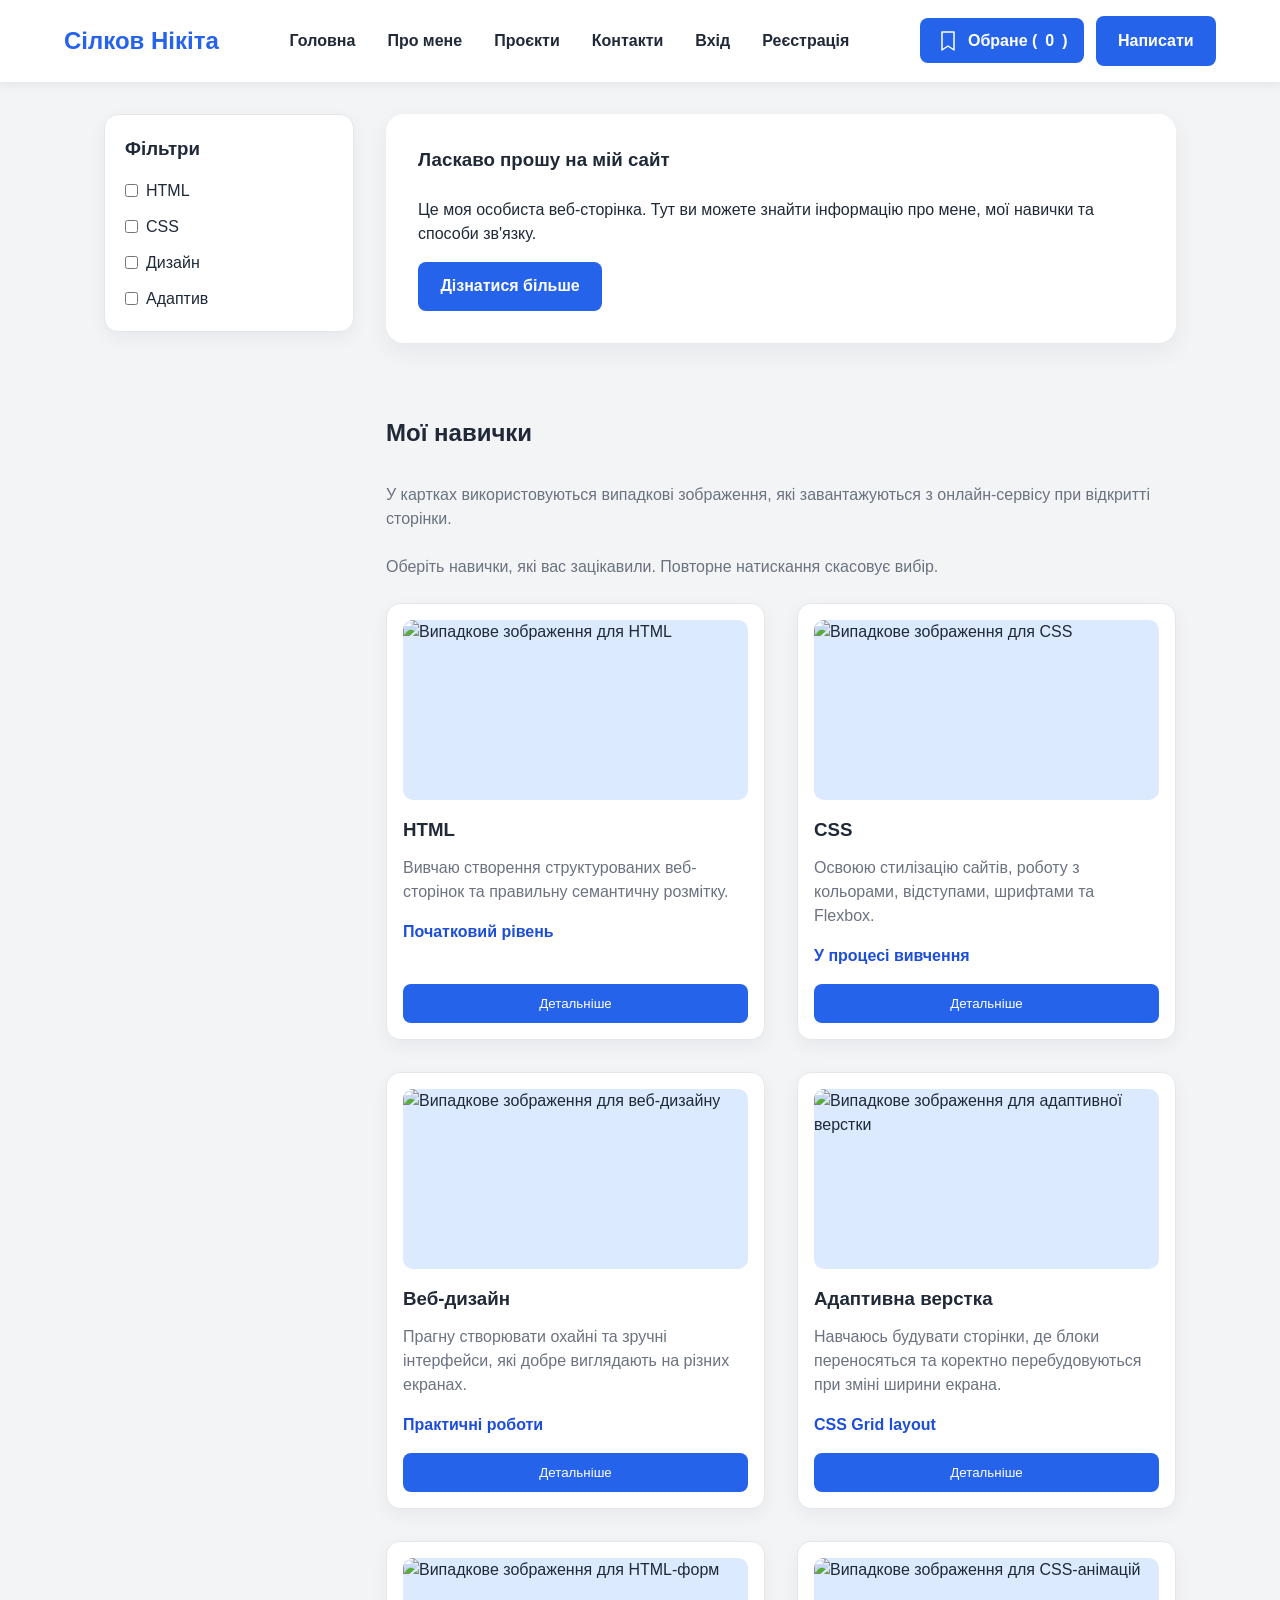
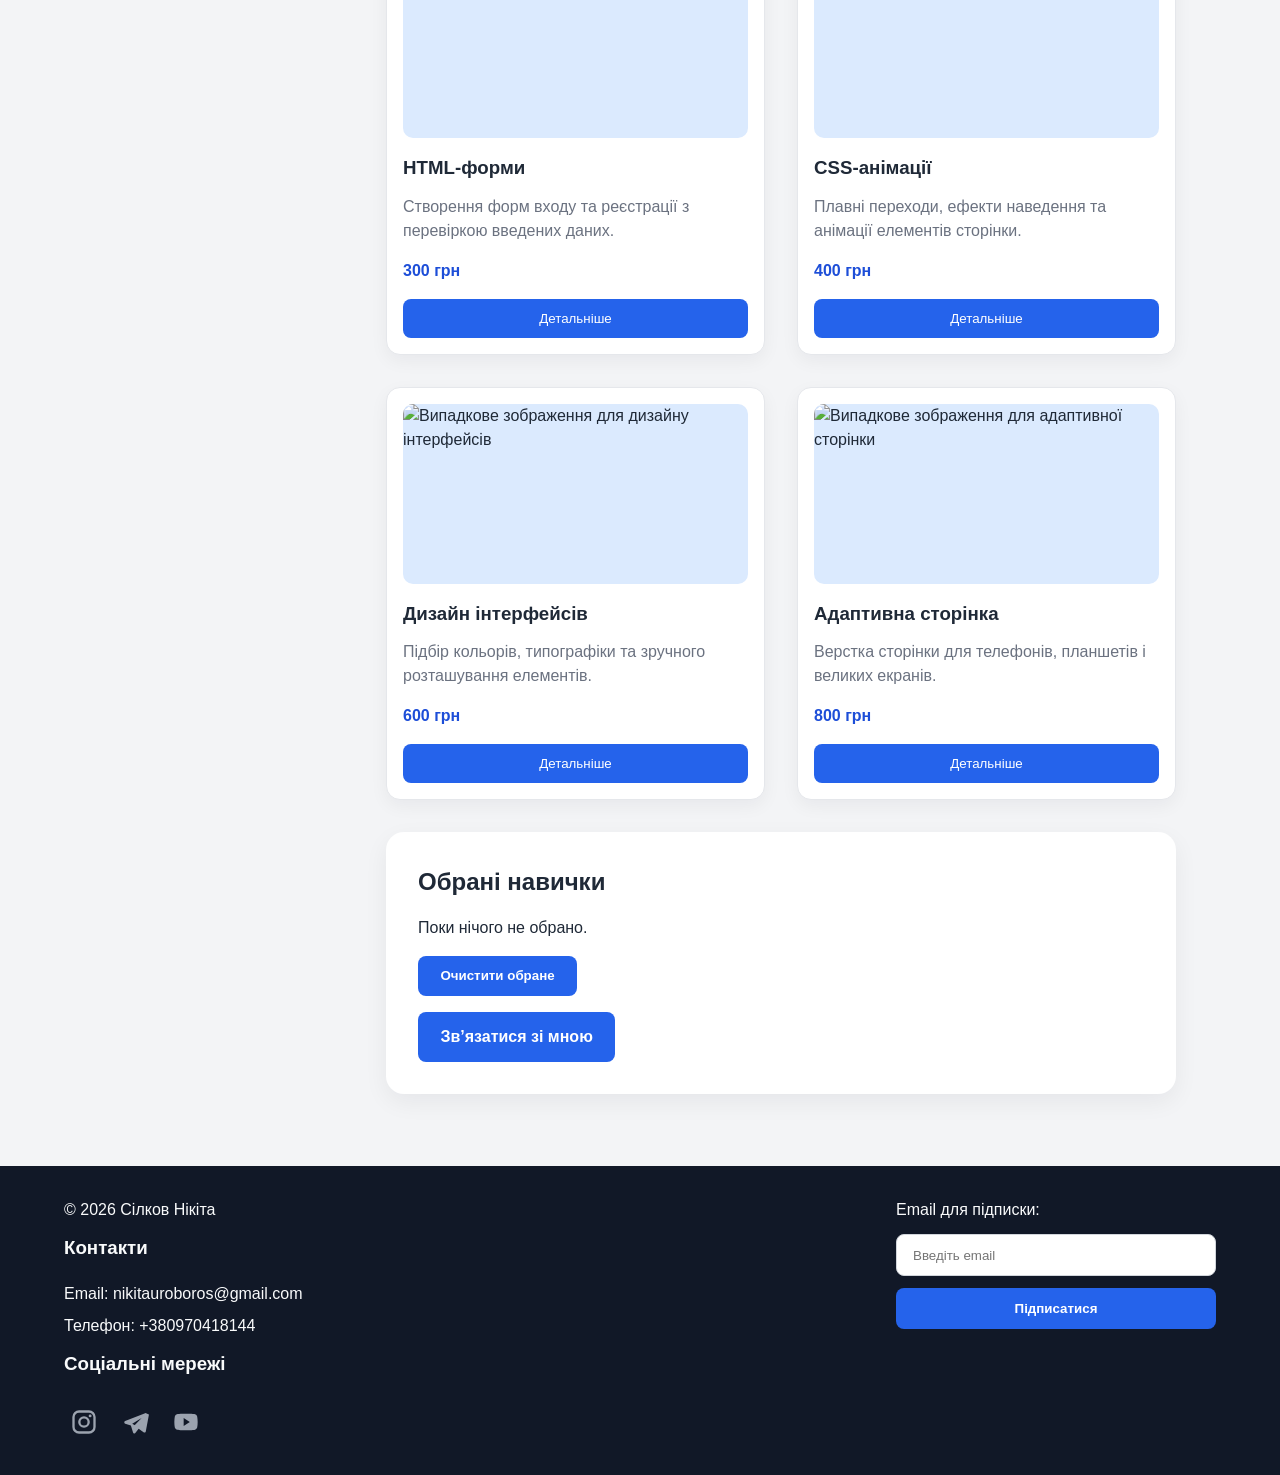
==== pages/index.html @ a5c83bd7 "Обрані навички на головній сторінці" ====
<!DOCTYPE html>
<html lang="uk">
<head>
    <meta charset="UTF-8">
    <meta name="viewport" content="width=device-width, initial-scale=1.0">
    <title>Сілков Нікіта - Особистий сайт</title>
    <link rel="stylesheet" href="../assets/css/style.css">
</head>

<body>

<header class="header">
    <a class="logo" href="index.html">Сілков Нікіта</a>

    <button class="menu-toggle" type="button" aria-label="Відкрити меню">
        <svg xmlns="http://www.w3.org/2000/svg" fill="none" viewBox="0 0 24 24" stroke-width="1.5" stroke="currentColor" width="24" height="24" aria-hidden="true">
            <path stroke-linecap="round" stroke-linejoin="round" d="M3.75 6.75h16.5M3.75 12h16.5m-16.5 5.25h16.5"/>
        </svg>
    </button>

    <nav class="main-nav" aria-label="Основна навігація">
        <ul class="nav-list">
            <li><a href="index.html">Головна</a></li>
            <li><a href="#skills">Про мене</a></li>
            <li><a href="#skills">Проєкти</a></li>
            <li><a href="#contacts">Контакти</a></li>
            <li><a href="login.html">Вхід</a></li>
            <li><a href="register.html">Реєстрація</a></li>
        </ul>
    </nav>

    <div class="user-actions">
        <a class="btn btn-cart" href="#selected-skills">
            <svg xmlns="http://www.w3.org/2000/svg" fill="none" viewBox="0 0 24 24" stroke-width="1.5" stroke="currentColor" width="24" height="24" aria-hidden="true"><path stroke-linecap="round" stroke-linejoin="round" d="M6 3h12v18l-6-4-6 4V3Z"/></svg>
            Обране (<span class="selection-counter">0</span>)
        </a>
        <a class="btn btn-header" href="#contacts">Написати</a>
    </div>
</header>

<main class="page-layout">
    <aside class="sidebar">
        <h3>Фільтри</h3>
        <ul class="filters-list">
            <li><label><input type="checkbox"> HTML</label></li>
            <li><label><input type="checkbox"> CSS</label></li>
            <li><label><input type="checkbox"> Дизайн</label></li>
            <li><label><input type="checkbox"> Адаптив</label></li>
        </ul>
    </aside>

    <section class="products-content">
        <section class="hero">
            <h1>Ласкаво прошу на мій сайт</h1>
            <p>Це моя особиста веб-сторінка. Тут ви можете знайти інформацію про мене, мої навички та способи зв'язку.</p>
            <a class="btn" href="#skills">Дізнатися більше</a>
        </section>

        <section class="skills-section" id="skills">
            <h2>Мої навички</h2>
            <p class="section-note">У картках використовуються випадкові зображення, які завантажуються з онлайн-сервісу при відкритті сторінки.</p>

            <p class="section-note">Оберіть навички, які вас зацікавили. Повторне натискання скасовує вибір.</p>
            <div class="products-grid"></div>
        </section>
        <section class="hero" id="selected-skills" aria-labelledby="selection-title">
            <h2 id="selection-title">Обрані навички</h2>
            <p id="selection-summary" role="status" aria-live="polite">Поки нічого не обрано.</p>
            <button class="btn" id="clear-selection" type="button" disabled>Очистити обране</button>
            <a class="btn" href="#contacts">Зв’язатися зі мною</a>
        </section>
    </section>
</main>

<footer class="footer" id="contacts">
    <div class="footer-info">
        <p>&copy; 2026 Сілков Нікіта</p>

        <h3>Контакти</h3>
        <ul class="contact-list">
            <li>Email: nikitauroboros@gmail.com</li>
            <li>Телефон: +380970418144</li>
        </ul>

        <h3>Соціальні мережі</h3>
        <ul class="social-links">
            <li>
                <a href="#" aria-label="Instagram">
                    <svg xmlns="http://www.w3.org/2000/svg" viewBox="0 0 24 24" width="28" height="28" fill="currentColor" aria-hidden="true">
                        <path d="M7.75 2h8.5A5.75 5.75 0 0 1 22 7.75v8.5A5.75 5.75 0 0 1 16.25 22h-8.5A5.75 5.75 0 0 1 2 16.25v-8.5A5.75 5.75 0 0 1 7.75 2zm0 2A3.75 3.75 0 0 0 4 7.75v8.5A3.75 3.75 0 0 0 7.75 20h8.5A3.75 3.75 0 0 0 20 16.25v-8.5A3.75 3.75 0 0 0 16.25 4h-8.5zM12 7a5 5 0 1 1 0 10 5 5 0 0 1 0-10zm0 2a3 3 0 1 0 0 6 3 3 0 0 0 0-6zm5.25-3.5a1.25 1.25 0 1 1 0 2.5 1.25 1.25 0 0 1 0-2.5z"/>
                    </svg>
                </a>
            </li>
            <li>
                <a href="#" aria-label="Telegram">
                    <svg xmlns="http://www.w3.org/2000/svg" viewBox="0 0 24 24" width="28" height="28" fill="currentColor" aria-hidden="true">
                        <path d="M21.95 4.64a1.25 1.25 0 0 0-1.28-.18L3.53 11.2a1.2 1.2 0 0 0 .09 2.24l4.84 1.6 1.86 5.9a1.2 1.2 0 0 0 2.12.35l2.7-3.58 4.2 3.1a1.2 1.2 0 0 0 1.9-.75l2.72-14.42zM9.6 13.52l8.1-5.05-6.2 6.55.28 2.2 2.02-1.35-4.2-2.35z"/>
                    </svg>
                </a>
            </li>
            <li>
                <a href="#" aria-label="YouTube">
                    <svg xmlns="http://www.w3.org/2000/svg" viewBox="0 0 24 24" width="28" height="28" fill="currentColor" aria-hidden="true">
                        <path d="M21.58 7.2a2.5 2.5 0 0 0-1.76-1.77C18.25 5 12 5 12 5s-6.25 0-7.82.43A2.5 2.5 0 0 0 2.42 7.2 26.3 26.3 0 0 0 2 12a26.3 26.3 0 0 0 .42 4.8 2.5 2.5 0 0 0 1.76 1.77C5.75 19 12 19 12 19s6.25 0 7.82-.43a2.5 2.5 0 0 0 1.76-1.77A26.3 26.3 0 0 0 22 12a26.3 26.3 0 0 0-.42-4.8zM10 15.46V8.54L15.27 12 10 15.46z"/>
                    </svg>
                </a>
            </li>
        </ul>
    </div>

    <form class="subscribe-form">
        <label for="subscribeEmail">Email для підписки:</label>
        <input id="subscribeEmail" type="email" placeholder="Введіть email">
        <button class="btn" type="submit">Підписатися</button>
    </form>
</footer>

<script src="../assets/js/main.js" type="module"></script>
</body>
</html>
---- assets/css/style.css ----
:root {
    --bg-color: #ffffff;
    --accent-color: #2563eb;
    --accent-dark: #1d4ed8;
    --text-color: #1f2937;
    --muted-color: #6b7280;
    --card-border: #e5e7eb;
    --page-bg: #f3f4f6;
}

* {
    box-sizing: border-box;
    margin: 0;
    padding: 0;
}

html,
body {
    min-height: 100%;
}

body {
    min-height: 100vh;
    display: flex;
    flex-direction: column;
    font-family: Arial, sans-serif;
    line-height: 1.5;
    color: var(--text-color);
    background-color: var(--page-bg);
}

a {
    color: inherit;
    text-decoration: none;
}

img {
    max-width: 100%;
    display: block;
}

.header {
    display: flex;
    justify-content: space-between;
    align-items: center;
    gap: 1.5rem;
    padding: 1rem 5%;
    background-color: var(--bg-color);
    box-shadow: 0 2px 10px rgba(15, 23, 42, 0.08);
}

.logo {
    font-size: 1.5rem;
    font-weight: 700;
    color: var(--accent-color);
}

.nav-list {
    display: flex;
    flex-wrap: wrap;
    gap: 2rem;
    list-style: none;
}

.nav-list a {
    font-weight: 600;
    transition: color 0.2s ease;
}

.nav-list a:hover,
.nav-list a:focus-visible {
    color: var(--accent-color);
}

.page-layout {
    flex: 1;
    display: grid;
    grid-template-columns: 250px 1fr;
    gap: 2rem;
    width: min(1200px, 100%);
    margin: 0 auto;
    padding: 2rem 5%;
}

.sidebar {
    align-self: start;
    padding: 1.25rem;
    border: 1px solid var(--card-border);
    border-radius: 14px;
    background-color: var(--bg-color);
    box-shadow: 0 6px 18px rgba(15, 23, 42, 0.05);
}

.sidebar h3 {
    margin-bottom: 1rem;
}

.filters-list {
    list-style: none;
    display: flex;
    flex-direction: column;
    gap: 0.75rem;
}

.filters-list label {
    display: flex;
    gap: 0.5rem;
    align-items: center;
    cursor: pointer;
}

.products-content {
    display: flex;
    flex-direction: column;
    gap: 2rem;
    min-width: 0;
}

.hero {
    display: flex;
    flex-direction: column;
    align-items: flex-start;
    gap: 1rem;
    margin-bottom: 2.5rem;
    padding: 2rem;
    border-radius: 18px;
    background-color: var(--bg-color);
    box-shadow: 0 8px 24px rgba(15, 23, 42, 0.06);
}

.hero h1,
.skills-section h2,
.footer h3 {
    margin-bottom: 0.5rem;
}

.btn,
.btn-buy {
    border: none;
    border-radius: 8px;
    background-color: var(--accent-color);
    color: #ffffff;
    cursor: pointer;
    transition: background-color 0.2s ease, transform 0.2s ease;
}

.btn {
    display: inline-block;
    padding: 0.8rem 1.4rem;
    font-weight: 600;
}

.btn-header {
    white-space: nowrap;
}

.menu-toggle {
    display: none;
    padding: 0.35rem;
    border: none;
    border-radius: 8px;
    background: none;
    color: var(--text-color);
    cursor: pointer;
    transition: color 0.2s ease, background-color 0.2s ease;
}

.menu-toggle:hover,
.menu-toggle:focus-visible {
    color: var(--accent-color);
    background-color: rgba(37, 99, 235, 0.08);
}

.btn-cart {
    display: inline-flex;
    align-items: center;
    gap: 0.5rem;
    padding: 0.65rem 1rem;
    font-weight: 600;
}

.user-actions {
    display: flex;
    align-items: center;
    gap: 0.75rem;
    flex-wrap: wrap;
}

.social-links {
    list-style: none;
    display: flex;
    flex-wrap: wrap;
    gap: 0.75rem;
    margin-top: 0.25rem;
}

.social-links a {
    display: inline-flex;
    padding: 0.35rem;
    border-radius: 8px;
    color: #9ca3af;
    transition: color 0.2s ease, background-color 0.2s ease;
}

.social-links a:hover,
.social-links a:focus-visible {
    color: var(--accent-color);
    background-color: rgba(37, 99, 235, 0.12);
}

.social-links svg {
    display: block;
}

.btn:hover,
.btn:focus-visible,
.btn-buy:hover,
.btn-buy:focus-visible {
    background-color: var(--accent-dark);
    transform: translateY(-1px);
}

.skills-section {
    display: flex;
    flex-direction: column;
    gap: 1.5rem;
}

.section-note {
    color: var(--muted-color);
}

.products-grid {
    display: grid;
    grid-template-columns: repeat(auto-fill, minmax(280px, 1fr));
    gap: 2rem;
}

.product-card {
    display: flex;
    flex-direction: column;
    padding: 1rem;
    border: 1px solid var(--card-border);
    border-radius: 14px;
    background-color: var(--bg-color);
    box-shadow: 0 6px 18px rgba(15, 23, 42, 0.05);
}

.product-img {
    width: 100%;
    height: 180px;
    margin-bottom: 1rem;
    border-radius: 10px;
    object-fit: cover;
    background-color: #dbeafe;
}

.product-title {
    margin-bottom: 0.75rem;
}

.product-desc {
    margin-bottom: 1rem;
    color: var(--muted-color);
}

.product-price {
    margin-bottom: 1rem;
    font-weight: 700;
    color: var(--accent-dark);
}

.product-card button {
    margin-top: auto;
    padding: 0.75rem 1rem;
}

.footer {
    display: flex;
    justify-content: space-between;
    align-items: flex-start;
    gap: 2rem;
    padding: 2rem 5%;
    background-color: #111827;
    color: #f9fafb;
}

.footer-info {
    display: flex;
    flex-direction: column;
    gap: 0.75rem;
}

.contact-list {
    list-style: none;
    display: flex;
    flex-direction: column;
    gap: 0.5rem;
}

.subscribe-form {
    display: flex;
    flex-direction: column;
    gap: 0.75rem;
    width: min(320px, 100%);
}

.subscribe-form input {
    padding: 0.8rem 1rem;
    border: 1px solid #d1d5db;
    border-radius: 8px;
}

/* Forms (Lab 6) */
.form-section h2 {
    margin-bottom: 1rem;
}

.auth-layout {
    flex: 1;
    width: min(980px, 100%);
    margin: 0 auto;
    padding: 2.25rem 5%;
    display: grid;
    grid-template-columns: 1fr;
    gap: 1.5rem;
}

.auth-hero {
    margin-bottom: 0;
}

.auth-shell {
    display: grid;
    grid-template-columns: 1.05fr 0.95fr;
    gap: 1.75rem;
    align-items: start;
}

.auth-aside {
    border: 1px solid var(--card-border);
    border-radius: 14px;
    background-color: var(--bg-color);
    box-shadow: 0 6px 18px rgba(15, 23, 42, 0.05);
    padding: 1.5rem;
}

.auth-aside h3 {
    margin-bottom: 0.75rem;
}

.auth-aside p {
    color: var(--muted-color);
    margin-bottom: 1rem;
}

.auth-links {
    list-style: none;
    display: flex;
    flex-direction: column;
    gap: 0.6rem;
}

.auth-links a {
    font-weight: 700;
    color: var(--accent-color);
}

.auth-links a:hover,
.auth-links a:focus-visible {
    color: var(--accent-dark);
}

.checkout-form,
.auth-form {
    max-width: 640px;
    margin: 1.5rem 0 0;
    background: var(--bg-color);
    padding: 2rem;
    border-radius: 14px;
    border: 1px solid var(--card-border);
    box-shadow: 0 8px 24px rgba(15, 23, 42, 0.06);
}

.auth-form {
    max-width: 100%;
    margin-top: 0;
}

fieldset {
    border: 1px solid var(--card-border);
    padding: 1.25rem;
    margin-bottom: 1.25rem;
    border-radius: 12px;
}

legend {
    padding: 0 0.5rem;
    font-weight: 700;
}

.form-group {
    display: flex;
    flex-direction: column;
    gap: 0.35rem;
    margin-bottom: 1rem;
}

.form-hint {
    color: var(--muted-color);
    font-size: 0.9rem;
}

.form-row {
    display: grid;
    grid-template-columns: 1fr 1fr;
    gap: 1rem;
}

.form-actions {
    display: flex;
    align-items: center;
    justify-content: space-between;
    gap: 1rem;
    flex-wrap: wrap;
    margin-top: 0.75rem;
}

.btn-full {
    width: 100%;
    text-align: center;
}

.form-radio,
.form-checkbox {
    display: flex;
    align-items: center;
    gap: 0.6rem;
    margin-bottom: 0.75rem;
}

.form-group input,
.form-group select,
.form-group textarea {
    padding: 0.65rem 0.85rem;
    border: 1px solid #d1d5db;
    border-radius: 10px;
    font-family: inherit;
    background-color: #ffffff;
    transition: border-color 0.2s ease, box-shadow 0.2s ease;
}

.form-group textarea {
    resize: vertical;
    min-height: 120px;
}

.form-group input:focus,
.form-group select:focus,
.form-group textarea:focus {
    outline: none;
    border-color: rgba(37, 99, 235, 0.75);
    box-shadow: 0 0 0 4px rgba(37, 99, 235, 0.15);
}

.form-group input:invalid:focus,
.form-group select:invalid:focus,
.form-group textarea:invalid:focus {
    border-color: #dc2626;
    box-shadow: 0 0 0 4px rgba(220, 38, 38, 0.15);
}

.form-group input:valid,
.form-group select:valid,
.form-group textarea:valid {
    border-color: #16a34a;
}

@media (max-width: 900px) {
    .header,
    .footer {
        flex-direction: column;
        align-items: stretch;
    }

    .header {
        text-align: center;
    }

    .nav-list {
        justify-content: center;
    }

    .user-actions {
        display: flex;
        justify-content: center;
        flex-wrap: wrap;
    }
}

@media screen and (max-width: 768px) {
    .menu-toggle {
        display: block;
    }

    .main-nav .nav-list {
        display: none;
    }

    .page-layout {
        grid-template-columns: 1fr;
        padding: 1rem 4%;
    }

    .auth-layout {
        padding: 1.25rem 4%;
    }

    .auth-shell {
        grid-template-columns: 1fr;
    }

    .form-row {
        grid-template-columns: 1fr;
    }

    .header {
        flex-wrap: wrap;
        gap: 0.75rem;
    }

    .logo {
        flex: 1;
    }

    .skills-section h2,
    .form-section h2 {
        font-size: 1.5rem;
    }

    .hero h1 {
        font-size: 1.75rem;
    }

    .hero p,
    .product-desc,
    .section-note {
        font-size: 0.95rem;
    }

    .products-grid {
        gap: 1.25rem;
    }

    .social-links {
        justify-content: flex-start;
    }
}

@media (max-width: 600px) {
    .page-layout {
        padding-top: 1.5rem;
        padding-bottom: 1.5rem;
    }

    .hero {
        padding: 1.5rem;
    }

    .nav-list {
        gap: 1rem;
    }

    .checkout-form,
    .auth-form {
        padding: 1.25rem;
    }
}
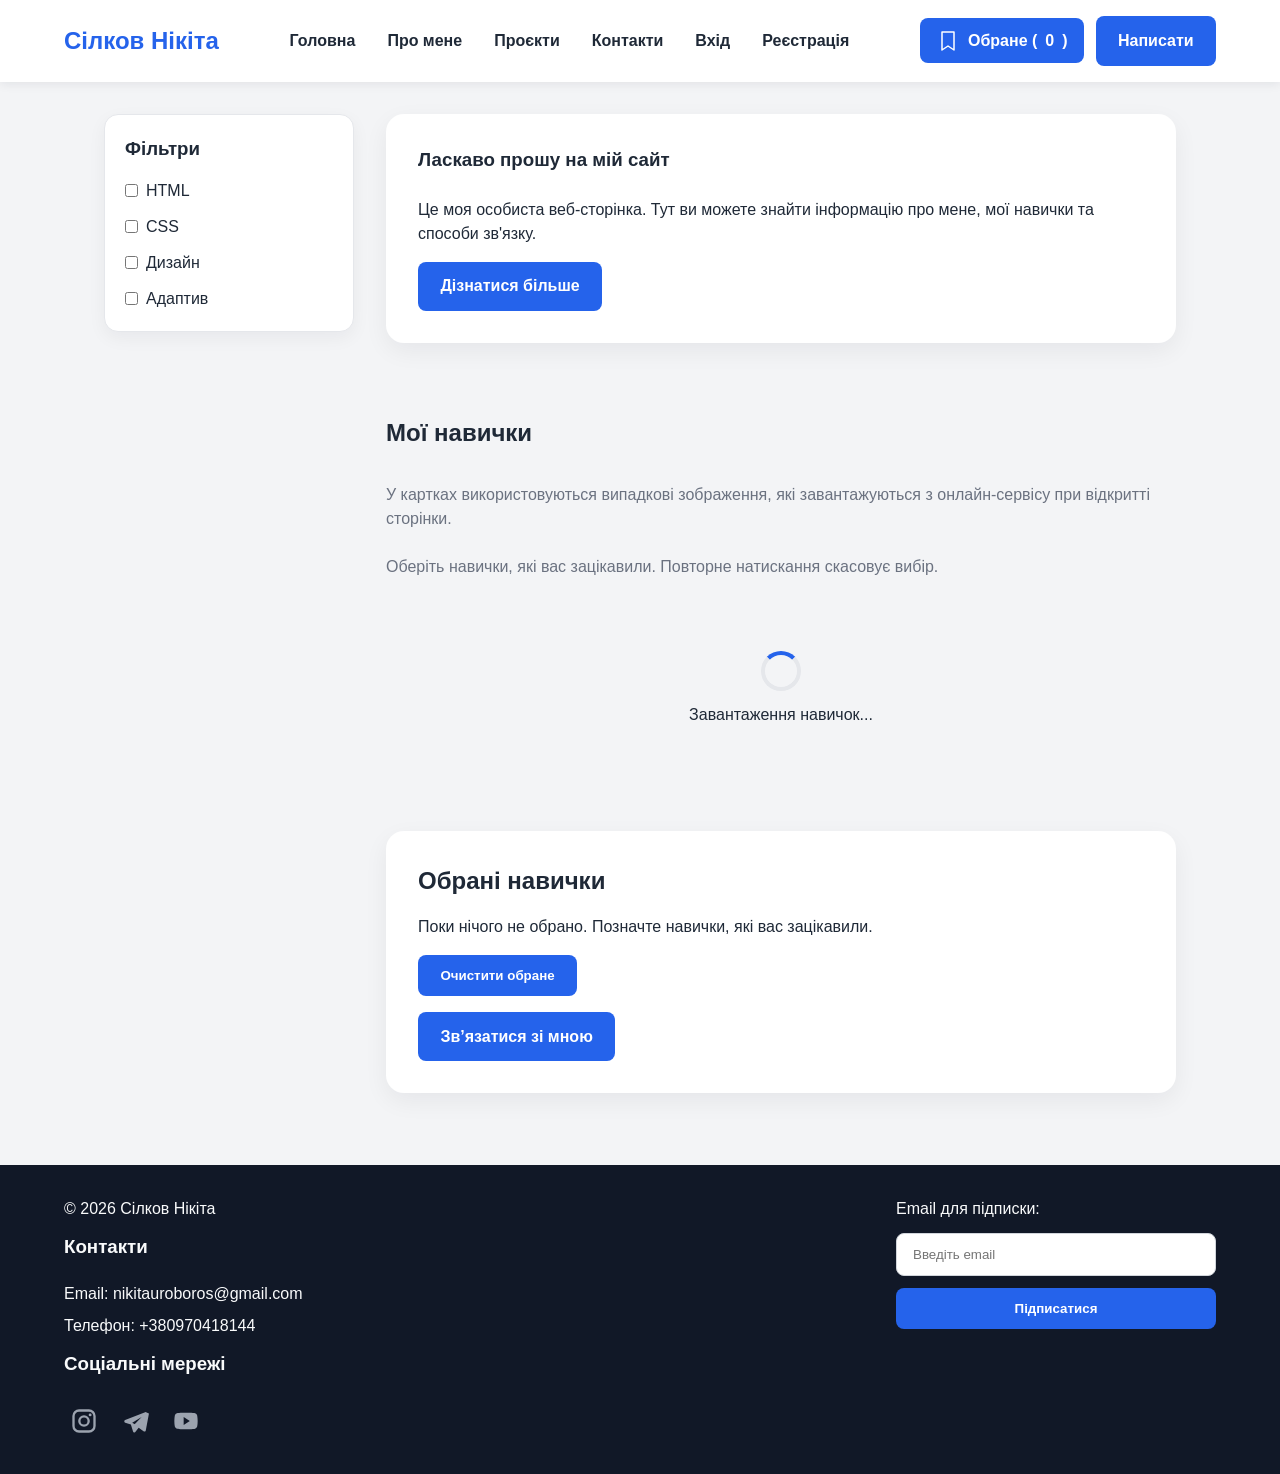
==== commit b399786f: "Додати індикатор завантаження до сторінки" ====
--- a/pages/index.html
+++ b/pages/index.html
@@ -61,7 +61,11 @@
             <p class="section-note">У картках використовуються випадкові зображення, які завантажуються з онлайн-сервісу при відкритті сторінки.</p>
 
             <p class="section-note">Оберіть навички, які вас зацікавили. Повторне натискання скасовує вибір.</p>
-            <div class="products-grid"></div>
+            <div class="loader-container" id="loader" role="status">
+                <div class="spinner" aria-hidden="true"></div>
+                <p>Завантаження навичок...</p>
+            </div>
+            <div class="products-grid" aria-busy="true"></div>
         </section>
         <section class="hero" id="selected-skills" aria-labelledby="selection-title">
             <h2 id="selection-title">Обрані навички</h2>
--- a/assets/css/style.css
+++ b/assets/css/style.css
@@ -576,3 +576,33 @@
         padding: 1.25rem;
     }
 }
+
+.loader-container {
+    display: flex;
+    flex-direction: column;
+    align-items: center;
+    justify-content: center;
+    gap: 12px;
+    padding: 3rem;
+}
+
+.spinner {
+    width: 40px;
+    height: 40px;
+    border: 4px solid var(--card-border);
+    border-top-color: var(--accent-color);
+    border-radius: 50%;
+    animation: spin 1s linear infinite;
+}
+
+@keyframes spin {
+    to { transform: rotate(360deg); }
+}
+
+.hidden { display: none !important; }
+
+.load-error {
+    grid-column: 1 / -1;
+    color: #b91c1c;
+    padding: 1rem;
+}
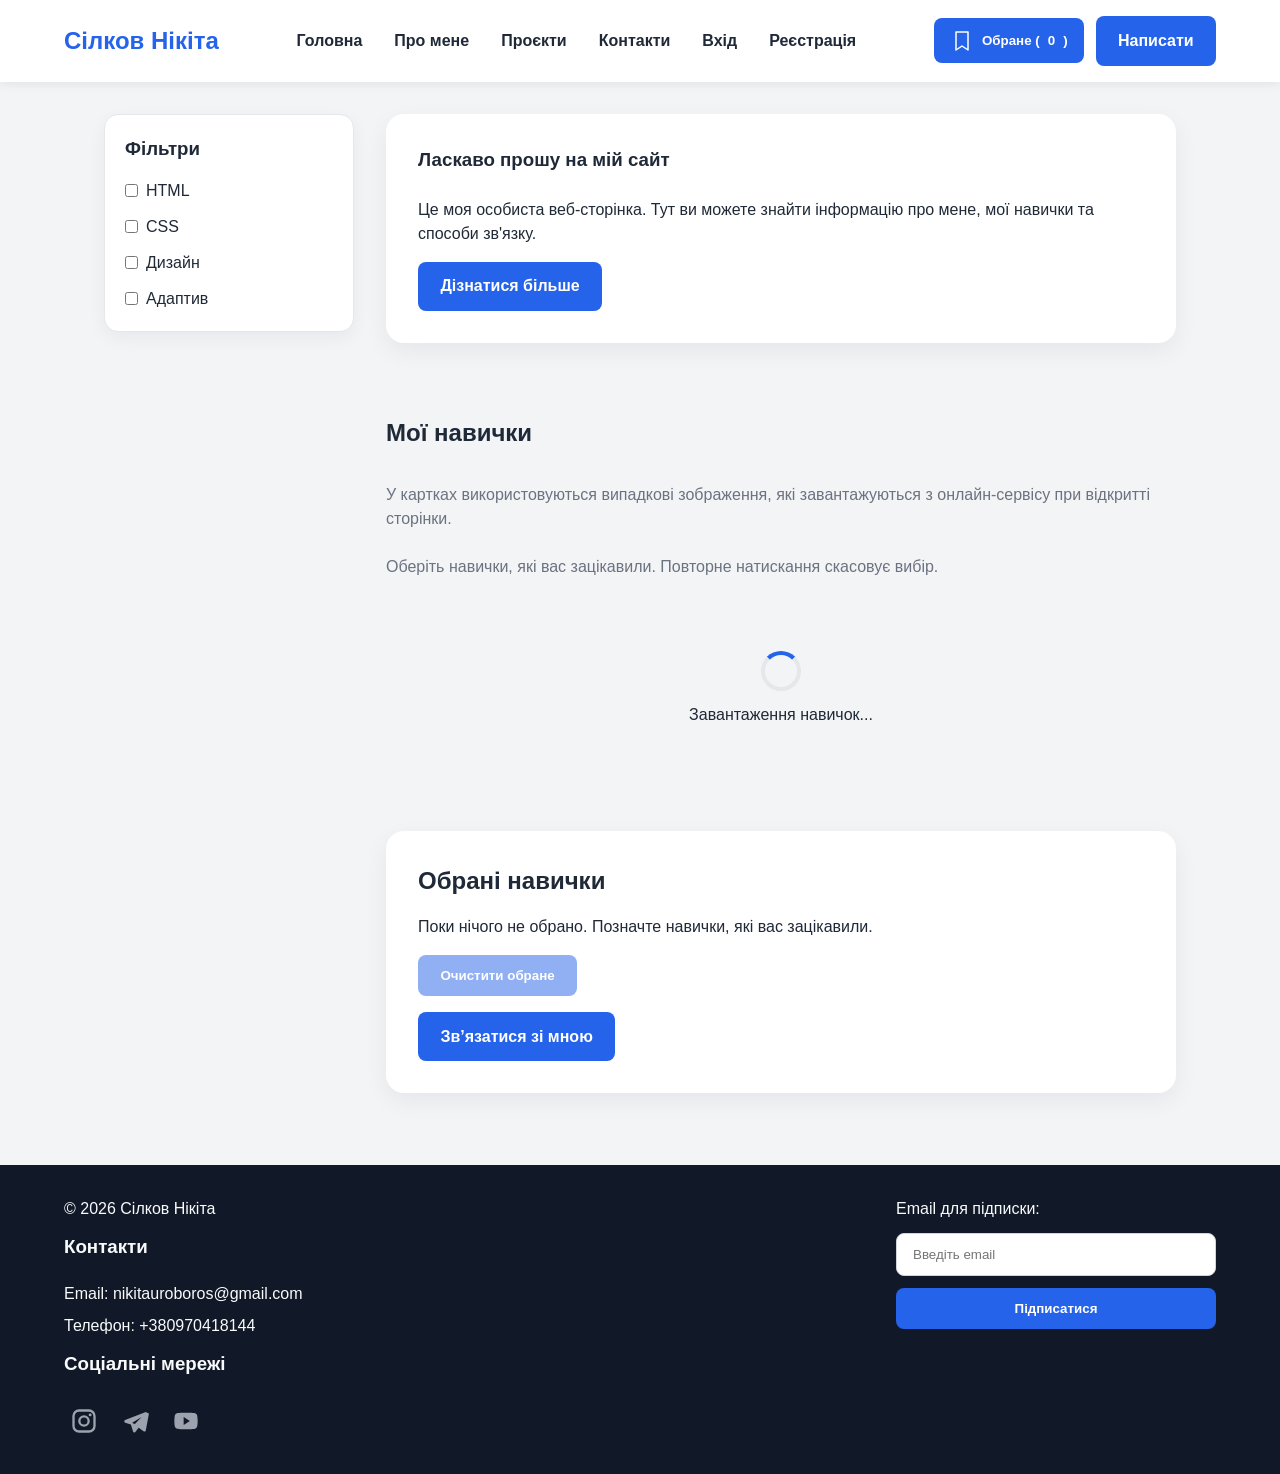
==== commit db61dd12: "Add selected skills dialog markup" ====
--- a/pages/index.html
+++ b/pages/index.html
@@ -30,10 +30,10 @@
     </nav>
 
     <div class="user-actions">
-        <a class="btn btn-cart" href="#selected-skills">
+        <button class="btn btn-cart" type="button" aria-haspopup="dialog" aria-controls="cartDialog" aria-expanded="false">
             <svg xmlns="http://www.w3.org/2000/svg" fill="none" viewBox="0 0 24 24" stroke-width="1.5" stroke="currentColor" width="24" height="24" aria-hidden="true"><path stroke-linecap="round" stroke-linejoin="round" d="M6 3h12v18l-6-4-6 4V3Z"/></svg>
             Обране (<span class="selection-counter">0</span>)
-        </a>
+        </button>
         <a class="btn btn-header" href="#contacts">Написати</a>
     </div>
 </header>
@@ -119,7 +119,27 @@
     </form>
 </footer>
 
+<!-- ЛР №12: модальне вікно обраних навичок портфоліо. -->
+<div class="modal-overlay hidden" id="cartOverlay">
+    <section class="modal-window" id="cartDialog" role="dialog" aria-modal="true"
+        aria-labelledby="cartTitle" tabindex="-1">
+        <div class="modal-header">
+            <h2 id="cartTitle">Обрані навички</h2>
+            <button class="close-btn" id="closeCartBtn" type="button" aria-label="Закрити обране">&times;</button>
+        </div>
+        <div class="cart-items" id="cartItemsContainer">
+            <p class="section-note">Поки нічого не обрано. Оберіть навички у портфоліо.</p>
+        </div>
+        <div class="modal-footer">
+            <p role="status" aria-live="polite">Разом навичок: <strong id="cartTotalSum">0</strong></p>
+            <button class="btn" id="clearModalSelection" type="button" disabled>Очистити обране</button>
+            <a class="btn" id="contactSelectedBtn" href="#contacts">Зв’язатися зі мною</a>
+        </div>
+    </section>
+</div>
+
 <script src="../assets/js/main.js" type="module"></script>
 </body>
 </html>
 
+
--- a/assets/css/style.css
+++ b/assets/css/style.css
@@ -1,608 +1,683 @@
-:root {
-    --bg-color: #ffffff;
-    --accent-color: #2563eb;
-    --accent-dark: #1d4ed8;
-    --text-color: #1f2937;
-    --muted-color: #6b7280;
-    --card-border: #e5e7eb;
-    --page-bg: #f3f4f6;
-}
-
-* {
-    box-sizing: border-box;
-    margin: 0;
-    padding: 0;
-}
-
-html,
-body {
-    min-height: 100%;
-}
-
-body {
-    min-height: 100vh;
-    display: flex;
-    flex-direction: column;
-    font-family: Arial, sans-serif;
-    line-height: 1.5;
-    color: var(--text-color);
-    background-color: var(--page-bg);
-}
-
-a {
-    color: inherit;
-    text-decoration: none;
-}
-
-img {
-    max-width: 100%;
-    display: block;
-}
-
-.header {
-    display: flex;
-    justify-content: space-between;
-    align-items: center;
-    gap: 1.5rem;
-    padding: 1rem 5%;
-    background-color: var(--bg-color);
-    box-shadow: 0 2px 10px rgba(15, 23, 42, 0.08);
-}
-
-.logo {
-    font-size: 1.5rem;
-    font-weight: 700;
-    color: var(--accent-color);
-}
-
-.nav-list {
-    display: flex;
-    flex-wrap: wrap;
-    gap: 2rem;
-    list-style: none;
-}
-
-.nav-list a {
-    font-weight: 600;
-    transition: color 0.2s ease;
-}
-
-.nav-list a:hover,
-.nav-list a:focus-visible {
-    color: var(--accent-color);
-}
-
-.page-layout {
-    flex: 1;
-    display: grid;
-    grid-template-columns: 250px 1fr;
-    gap: 2rem;
-    width: min(1200px, 100%);
-    margin: 0 auto;
-    padding: 2rem 5%;
-}
-
-.sidebar {
-    align-self: start;
-    padding: 1.25rem;
-    border: 1px solid var(--card-border);
-    border-radius: 14px;
-    background-color: var(--bg-color);
-    box-shadow: 0 6px 18px rgba(15, 23, 42, 0.05);
-}
-
-.sidebar h3 {
-    margin-bottom: 1rem;
-}
-
-.filters-list {
-    list-style: none;
-    display: flex;
-    flex-direction: column;
-    gap: 0.75rem;
-}
-
-.filters-list label {
-    display: flex;
-    gap: 0.5rem;
-    align-items: center;
-    cursor: pointer;
-}
-
-.products-content {
-    display: flex;
-    flex-direction: column;
-    gap: 2rem;
-    min-width: 0;
-}
-
-.hero {
-    display: flex;
-    flex-direction: column;
-    align-items: flex-start;
-    gap: 1rem;
-    margin-bottom: 2.5rem;
-    padding: 2rem;
-    border-radius: 18px;
-    background-color: var(--bg-color);
-    box-shadow: 0 8px 24px rgba(15, 23, 42, 0.06);
-}
-
-.hero h1,
-.skills-section h2,
-.footer h3 {
-    margin-bottom: 0.5rem;
-}
-
-.btn,
-.btn-buy {
-    border: none;
-    border-radius: 8px;
-    background-color: var(--accent-color);
-    color: #ffffff;
-    cursor: pointer;
-    transition: background-color 0.2s ease, transform 0.2s ease;
-}
-
-.btn {
-    display: inline-block;
-    padding: 0.8rem 1.4rem;
-    font-weight: 600;
-}
-
-.btn-header {
-    white-space: nowrap;
-}
-
-.menu-toggle {
-    display: none;
-    padding: 0.35rem;
-    border: none;
-    border-radius: 8px;
-    background: none;
-    color: var(--text-color);
-    cursor: pointer;
-    transition: color 0.2s ease, background-color 0.2s ease;
-}
-
-.menu-toggle:hover,
-.menu-toggle:focus-visible {
-    color: var(--accent-color);
-    background-color: rgba(37, 99, 235, 0.08);
-}
-
-.btn-cart {
-    display: inline-flex;
-    align-items: center;
-    gap: 0.5rem;
-    padding: 0.65rem 1rem;
-    font-weight: 600;
-}
-
-.user-actions {
-    display: flex;
-    align-items: center;
-    gap: 0.75rem;
-    flex-wrap: wrap;
-}
-
-.social-links {
-    list-style: none;
-    display: flex;
-    flex-wrap: wrap;
-    gap: 0.75rem;
-    margin-top: 0.25rem;
-}
-
-.social-links a {
-    display: inline-flex;
-    padding: 0.35rem;
-    border-radius: 8px;
-    color: #9ca3af;
-    transition: color 0.2s ease, background-color 0.2s ease;
-}
-
-.social-links a:hover,
-.social-links a:focus-visible {
-    color: var(--accent-color);
-    background-color: rgba(37, 99, 235, 0.12);
-}
-
-.social-links svg {
-    display: block;
-}
-
-.btn:hover,
-.btn:focus-visible,
-.btn-buy:hover,
-.btn-buy:focus-visible {
-    background-color: var(--accent-dark);
-    transform: translateY(-1px);
-}
-
-.skills-section {
-    display: flex;
-    flex-direction: column;
-    gap: 1.5rem;
-}
-
-.section-note {
-    color: var(--muted-color);
-}
-
-.products-grid {
-    display: grid;
-    grid-template-columns: repeat(auto-fill, minmax(280px, 1fr));
-    gap: 2rem;
-}
-
-.product-card {
-    display: flex;
-    flex-direction: column;
-    padding: 1rem;
-    border: 1px solid var(--card-border);
-    border-radius: 14px;
-    background-color: var(--bg-color);
-    box-shadow: 0 6px 18px rgba(15, 23, 42, 0.05);
-}
-
-.product-img {
-    width: 100%;
-    height: 180px;
-    margin-bottom: 1rem;
-    border-radius: 10px;
-    object-fit: cover;
-    background-color: #dbeafe;
-}
-
-.product-title {
-    margin-bottom: 0.75rem;
-}
-
-.product-desc {
-    margin-bottom: 1rem;
-    color: var(--muted-color);
-}
-
-.product-price {
-    margin-bottom: 1rem;
-    font-weight: 700;
-    color: var(--accent-dark);
-}
-
-.product-card button {
-    margin-top: auto;
-    padding: 0.75rem 1rem;
-}
-
-.footer {
-    display: flex;
-    justify-content: space-between;
-    align-items: flex-start;
-    gap: 2rem;
-    padding: 2rem 5%;
-    background-color: #111827;
-    color: #f9fafb;
-}
-
-.footer-info {
-    display: flex;
-    flex-direction: column;
-    gap: 0.75rem;
-}
-
-.contact-list {
-    list-style: none;
-    display: flex;
-    flex-direction: column;
-    gap: 0.5rem;
-}
-
-.subscribe-form {
-    display: flex;
-    flex-direction: column;
-    gap: 0.75rem;
-    width: min(320px, 100%);
-}
-
-.subscribe-form input {
-    padding: 0.8rem 1rem;
-    border: 1px solid #d1d5db;
-    border-radius: 8px;
-}
-
-/* Forms (Lab 6) */
-.form-section h2 {
-    margin-bottom: 1rem;
-}
-
-.auth-layout {
-    flex: 1;
-    width: min(980px, 100%);
-    margin: 0 auto;
-    padding: 2.25rem 5%;
-    display: grid;
-    grid-template-columns: 1fr;
-    gap: 1.5rem;
-}
-
-.auth-hero {
-    margin-bottom: 0;
-}
-
-.auth-shell {
-    display: grid;
-    grid-template-columns: 1.05fr 0.95fr;
-    gap: 1.75rem;
-    align-items: start;
-}
-
-.auth-aside {
-    border: 1px solid var(--card-border);
-    border-radius: 14px;
-    background-color: var(--bg-color);
-    box-shadow: 0 6px 18px rgba(15, 23, 42, 0.05);
-    padding: 1.5rem;
-}
-
-.auth-aside h3 {
-    margin-bottom: 0.75rem;
-}
-
-.auth-aside p {
-    color: var(--muted-color);
-    margin-bottom: 1rem;
-}
-
-.auth-links {
-    list-style: none;
-    display: flex;
-    flex-direction: column;
-    gap: 0.6rem;
-}
-
-.auth-links a {
-    font-weight: 700;
-    color: var(--accent-color);
-}
-
-.auth-links a:hover,
-.auth-links a:focus-visible {
-    color: var(--accent-dark);
-}
-
-.checkout-form,
-.auth-form {
-    max-width: 640px;
-    margin: 1.5rem 0 0;
-    background: var(--bg-color);
-    padding: 2rem;
-    border-radius: 14px;
-    border: 1px solid var(--card-border);
-    box-shadow: 0 8px 24px rgba(15, 23, 42, 0.06);
-}
-
-.auth-form {
-    max-width: 100%;
-    margin-top: 0;
-}
-
-fieldset {
-    border: 1px solid var(--card-border);
-    padding: 1.25rem;
-    margin-bottom: 1.25rem;
-    border-radius: 12px;
-}
-
-legend {
-    padding: 0 0.5rem;
-    font-weight: 700;
-}
-
-.form-group {
-    display: flex;
-    flex-direction: column;
-    gap: 0.35rem;
-    margin-bottom: 1rem;
-}
-
-.form-hint {
-    color: var(--muted-color);
-    font-size: 0.9rem;
-}
-
-.form-row {
-    display: grid;
-    grid-template-columns: 1fr 1fr;
-    gap: 1rem;
-}
-
-.form-actions {
-    display: flex;
-    align-items: center;
-    justify-content: space-between;
-    gap: 1rem;
-    flex-wrap: wrap;
-    margin-top: 0.75rem;
-}
-
-.btn-full {
-    width: 100%;
-    text-align: center;
-}
-
-.form-radio,
-.form-checkbox {
-    display: flex;
-    align-items: center;
-    gap: 0.6rem;
-    margin-bottom: 0.75rem;
-}
-
-.form-group input,
-.form-group select,
-.form-group textarea {
-    padding: 0.65rem 0.85rem;
-    border: 1px solid #d1d5db;
-    border-radius: 10px;
-    font-family: inherit;
-    background-color: #ffffff;
-    transition: border-color 0.2s ease, box-shadow 0.2s ease;
-}
-
-.form-group textarea {
-    resize: vertical;
-    min-height: 120px;
-}
-
-.form-group input:focus,
-.form-group select:focus,
-.form-group textarea:focus {
-    outline: none;
-    border-color: rgba(37, 99, 235, 0.75);
-    box-shadow: 0 0 0 4px rgba(37, 99, 235, 0.15);
-}
-
-.form-group input:invalid:focus,
-.form-group select:invalid:focus,
-.form-group textarea:invalid:focus {
-    border-color: #dc2626;
-    box-shadow: 0 0 0 4px rgba(220, 38, 38, 0.15);
-}
-
-.form-group input:valid,
-.form-group select:valid,
-.form-group textarea:valid {
-    border-color: #16a34a;
-}
-
-@media (max-width: 900px) {
-    .header,
-    .footer {
-        flex-direction: column;
-        align-items: stretch;
-    }
-
-    .header {
-        text-align: center;
-    }
-
-    .nav-list {
-        justify-content: center;
-    }
-
-    .user-actions {
-        display: flex;
-        justify-content: center;
-        flex-wrap: wrap;
-    }
-}
-
-@media screen and (max-width: 768px) {
-    .menu-toggle {
-        display: block;
-    }
-
-    .main-nav .nav-list {
-        display: none;
-    }
-
-    .page-layout {
-        grid-template-columns: 1fr;
-        padding: 1rem 4%;
-    }
-
-    .auth-layout {
-        padding: 1.25rem 4%;
-    }
-
-    .auth-shell {
-        grid-template-columns: 1fr;
-    }
-
-    .form-row {
-        grid-template-columns: 1fr;
-    }
-
-    .header {
-        flex-wrap: wrap;
-        gap: 0.75rem;
-    }
-
-    .logo {
-        flex: 1;
-    }
-
-    .skills-section h2,
-    .form-section h2 {
-        font-size: 1.5rem;
-    }
-
-    .hero h1 {
-        font-size: 1.75rem;
-    }
-
-    .hero p,
-    .product-desc,
-    .section-note {
-        font-size: 0.95rem;
-    }
-
-    .products-grid {
-        gap: 1.25rem;
-    }
-
-    .social-links {
-        justify-content: flex-start;
-    }
-}
-
-@media (max-width: 600px) {
-    .page-layout {
-        padding-top: 1.5rem;
-        padding-bottom: 1.5rem;
-    }
-
-    .hero {
-        padding: 1.5rem;
-    }
-
-    .nav-list {
-        gap: 1rem;
-    }
-
-    .checkout-form,
-    .auth-form {
-        padding: 1.25rem;
-    }
-}
-
-.loader-container {
-    display: flex;
-    flex-direction: column;
-    align-items: center;
-    justify-content: center;
-    gap: 12px;
-    padding: 3rem;
-}
-
-.spinner {
-    width: 40px;
-    height: 40px;
-    border: 4px solid var(--card-border);
-    border-top-color: var(--accent-color);
-    border-radius: 50%;
-    animation: spin 1s linear infinite;
-}
-
-@keyframes spin {
-    to { transform: rotate(360deg); }
-}
-
-.hidden { display: none !important; }
-
-.load-error {
-    grid-column: 1 / -1;
-    color: #b91c1c;
-    padding: 1rem;
-}
+:root {
+    --bg-color: #ffffff;
+    --accent-color: #2563eb;
+    --accent-dark: #1d4ed8;
+    --text-color: #1f2937;
+    --muted-color: #6b7280;
+    --card-border: #e5e7eb;
+    --page-bg: #f3f4f6;
+}
+
+* {
+    box-sizing: border-box;
+    margin: 0;
+    padding: 0;
+}
+
+html,
+body {
+    min-height: 100%;
+}
+
+body {
+    min-height: 100vh;
+    display: flex;
+    flex-direction: column;
+    font-family: Arial, sans-serif;
+    line-height: 1.5;
+    color: var(--text-color);
+    background-color: var(--page-bg);
+}
+
+a {
+    color: inherit;
+    text-decoration: none;
+}
+
+img {
+    max-width: 100%;
+    display: block;
+}
+
+.header {
+    display: flex;
+    justify-content: space-between;
+    align-items: center;
+    gap: 1.5rem;
+    padding: 1rem 5%;
+    background-color: var(--bg-color);
+    box-shadow: 0 2px 10px rgba(15, 23, 42, 0.08);
+}
+
+.logo {
+    font-size: 1.5rem;
+    font-weight: 700;
+    color: var(--accent-color);
+}
+
+.nav-list {
+    display: flex;
+    flex-wrap: wrap;
+    gap: 2rem;
+    list-style: none;
+}
+
+.nav-list a {
+    font-weight: 600;
+    transition: color 0.2s ease;
+}
+
+.nav-list a:hover,
+.nav-list a:focus-visible {
+    color: var(--accent-color);
+}
+
+.page-layout {
+    flex: 1;
+    display: grid;
+    grid-template-columns: 250px 1fr;
+    gap: 2rem;
+    width: min(1200px, 100%);
+    margin: 0 auto;
+    padding: 2rem 5%;
+}
+
+.sidebar {
+    align-self: start;
+    padding: 1.25rem;
+    border: 1px solid var(--card-border);
+    border-radius: 14px;
+    background-color: var(--bg-color);
+    box-shadow: 0 6px 18px rgba(15, 23, 42, 0.05);
+}
+
+.sidebar h3 {
+    margin-bottom: 1rem;
+}
+
+.filters-list {
+    list-style: none;
+    display: flex;
+    flex-direction: column;
+    gap: 0.75rem;
+}
+
+.filters-list label {
+    display: flex;
+    gap: 0.5rem;
+    align-items: center;
+    cursor: pointer;
+}
+
+.products-content {
+    display: flex;
+    flex-direction: column;
+    gap: 2rem;
+    min-width: 0;
+}
+
+.hero {
+    display: flex;
+    flex-direction: column;
+    align-items: flex-start;
+    gap: 1rem;
+    margin-bottom: 2.5rem;
+    padding: 2rem;
+    border-radius: 18px;
+    background-color: var(--bg-color);
+    box-shadow: 0 8px 24px rgba(15, 23, 42, 0.06);
+}
+
+.hero h1,
+.skills-section h2,
+.footer h3 {
+    margin-bottom: 0.5rem;
+}
+
+.btn,
+.btn-buy {
+    border: none;
+    border-radius: 8px;
+    background-color: var(--accent-color);
+    color: #ffffff;
+    cursor: pointer;
+    transition: background-color 0.2s ease, transform 0.2s ease;
+}
+
+.btn {
+    display: inline-block;
+    padding: 0.8rem 1.4rem;
+    font-weight: 600;
+}
+
+.btn-header {
+    white-space: nowrap;
+}
+
+.menu-toggle {
+    display: none;
+    padding: 0.35rem;
+    border: none;
+    border-radius: 8px;
+    background: none;
+    color: var(--text-color);
+    cursor: pointer;
+    transition: color 0.2s ease, background-color 0.2s ease;
+}
+
+.menu-toggle:hover,
+.menu-toggle:focus-visible {
+    color: var(--accent-color);
+    background-color: rgba(37, 99, 235, 0.08);
+}
+
+.btn-cart {
+    display: inline-flex;
+    align-items: center;
+    gap: 0.5rem;
+    padding: 0.65rem 1rem;
+    font-weight: 600;
+}
+
+.user-actions {
+    display: flex;
+    align-items: center;
+    gap: 0.75rem;
+    flex-wrap: wrap;
+}
+
+.social-links {
+    list-style: none;
+    display: flex;
+    flex-wrap: wrap;
+    gap: 0.75rem;
+    margin-top: 0.25rem;
+}
+
+.social-links a {
+    display: inline-flex;
+    padding: 0.35rem;
+    border-radius: 8px;
+    color: #9ca3af;
+    transition: color 0.2s ease, background-color 0.2s ease;
+}
+
+.social-links a:hover,
+.social-links a:focus-visible {
+    color: var(--accent-color);
+    background-color: rgba(37, 99, 235, 0.12);
+}
+
+.social-links svg {
+    display: block;
+}
+
+.btn:hover,
+.btn:focus-visible,
+.btn-buy:hover,
+.btn-buy:focus-visible {
+    background-color: var(--accent-dark);
+    transform: translateY(-1px);
+}
+
+.skills-section {
+    display: flex;
+    flex-direction: column;
+    gap: 1.5rem;
+}
+
+.section-note {
+    color: var(--muted-color);
+}
+
+.products-grid {
+    display: grid;
+    grid-template-columns: repeat(auto-fill, minmax(280px, 1fr));
+    gap: 2rem;
+}
+
+.product-card {
+    display: flex;
+    flex-direction: column;
+    padding: 1rem;
+    border: 1px solid var(--card-border);
+    border-radius: 14px;
+    background-color: var(--bg-color);
+    box-shadow: 0 6px 18px rgba(15, 23, 42, 0.05);
+}
+
+.product-img {
+    width: 100%;
+    height: 180px;
+    margin-bottom: 1rem;
+    border-radius: 10px;
+    object-fit: cover;
+    background-color: #dbeafe;
+}
+
+.product-title {
+    margin-bottom: 0.75rem;
+}
+
+.product-desc {
+    margin-bottom: 1rem;
+    color: var(--muted-color);
+}
+
+.product-price {
+    margin-bottom: 1rem;
+    font-weight: 700;
+    color: var(--accent-dark);
+}
+
+.product-card button {
+    margin-top: auto;
+    padding: 0.75rem 1rem;
+}
+
+.footer {
+    display: flex;
+    justify-content: space-between;
+    align-items: flex-start;
+    gap: 2rem;
+    padding: 2rem 5%;
+    background-color: #111827;
+    color: #f9fafb;
+}
+
+.footer-info {
+    display: flex;
+    flex-direction: column;
+    gap: 0.75rem;
+}
+
+.contact-list {
+    list-style: none;
+    display: flex;
+    flex-direction: column;
+    gap: 0.5rem;
+}
+
+.subscribe-form {
+    display: flex;
+    flex-direction: column;
+    gap: 0.75rem;
+    width: min(320px, 100%);
+}
+
+.subscribe-form input {
+    padding: 0.8rem 1rem;
+    border: 1px solid #d1d5db;
+    border-radius: 8px;
+}
+
+/* Forms (Lab 6) */
+.form-section h2 {
+    margin-bottom: 1rem;
+}
+
+.auth-layout {
+    flex: 1;
+    width: min(980px, 100%);
+    margin: 0 auto;
+    padding: 2.25rem 5%;
+    display: grid;
+    grid-template-columns: 1fr;
+    gap: 1.5rem;
+}
+
+.auth-hero {
+    margin-bottom: 0;
+}
+
+.auth-shell {
+    display: grid;
+    grid-template-columns: 1.05fr 0.95fr;
+    gap: 1.75rem;
+    align-items: start;
+}
+
+.auth-aside {
+    border: 1px solid var(--card-border);
+    border-radius: 14px;
+    background-color: var(--bg-color);
+    box-shadow: 0 6px 18px rgba(15, 23, 42, 0.05);
+    padding: 1.5rem;
+}
+
+.auth-aside h3 {
+    margin-bottom: 0.75rem;
+}
+
+.auth-aside p {
+    color: var(--muted-color);
+    margin-bottom: 1rem;
+}
+
+.auth-links {
+    list-style: none;
+    display: flex;
+    flex-direction: column;
+    gap: 0.6rem;
+}
+
+.auth-links a {
+    font-weight: 700;
+    color: var(--accent-color);
+}
+
+.auth-links a:hover,
+.auth-links a:focus-visible {
+    color: var(--accent-dark);
+}
+
+.checkout-form,
+.auth-form {
+    max-width: 640px;
+    margin: 1.5rem 0 0;
+    background: var(--bg-color);
+    padding: 2rem;
+    border-radius: 14px;
+    border: 1px solid var(--card-border);
+    box-shadow: 0 8px 24px rgba(15, 23, 42, 0.06);
+}
+
+.auth-form {
+    max-width: 100%;
+    margin-top: 0;
+}
+
+fieldset {
+    border: 1px solid var(--card-border);
+    padding: 1.25rem;
+    margin-bottom: 1.25rem;
+    border-radius: 12px;
+}
+
+legend {
+    padding: 0 0.5rem;
+    font-weight: 700;
+}
+
+.form-group {
+    display: flex;
+    flex-direction: column;
+    gap: 0.35rem;
+    margin-bottom: 1rem;
+}
+
+.form-hint {
+    color: var(--muted-color);
+    font-size: 0.9rem;
+}
+
+.form-row {
+    display: grid;
+    grid-template-columns: 1fr 1fr;
+    gap: 1rem;
+}
+
+.form-actions {
+    display: flex;
+    align-items: center;
+    justify-content: space-between;
+    gap: 1rem;
+    flex-wrap: wrap;
+    margin-top: 0.75rem;
+}
+
+.btn-full {
+    width: 100%;
+    text-align: center;
+}
+
+.form-radio,
+.form-checkbox {
+    display: flex;
+    align-items: center;
+    gap: 0.6rem;
+    margin-bottom: 0.75rem;
+}
+
+.form-group input,
+.form-group select,
+.form-group textarea {
+    padding: 0.65rem 0.85rem;
+    border: 1px solid #d1d5db;
+    border-radius: 10px;
+    font-family: inherit;
+    background-color: #ffffff;
+    transition: border-color 0.2s ease, box-shadow 0.2s ease;
+}
+
+.form-group textarea {
+    resize: vertical;
+    min-height: 120px;
+}
+
+.form-group input:focus,
+.form-group select:focus,
+.form-group textarea:focus {
+    outline: none;
+    border-color: rgba(37, 99, 235, 0.75);
+    box-shadow: 0 0 0 4px rgba(37, 99, 235, 0.15);
+}
+
+.form-group input:invalid:focus,
+.form-group select:invalid:focus,
+.form-group textarea:invalid:focus {
+    border-color: #dc2626;
+    box-shadow: 0 0 0 4px rgba(220, 38, 38, 0.15);
+}
+
+.form-group input:valid,
+.form-group select:valid,
+.form-group textarea:valid {
+    border-color: #16a34a;
+}
+
+@media (max-width: 900px) {
+    .header,
+    .footer {
+        flex-direction: column;
+        align-items: stretch;
+    }
+
+    .header {
+        text-align: center;
+    }
+
+    .nav-list {
+        justify-content: center;
+    }
+
+    .user-actions {
+        display: flex;
+        justify-content: center;
+        flex-wrap: wrap;
+    }
+}
+
+@media screen and (max-width: 768px) {
+    .menu-toggle {
+        display: block;
+    }
+
+    .main-nav .nav-list {
+        display: none;
+    }
+
+    .page-layout {
+        grid-template-columns: 1fr;
+        padding: 1rem 4%;
+    }
+
+    .auth-layout {
+        padding: 1.25rem 4%;
+    }
+
+    .auth-shell {
+        grid-template-columns: 1fr;
+    }
+
+    .form-row {
+        grid-template-columns: 1fr;
+    }
+
+    .header {
+        flex-wrap: wrap;
+        gap: 0.75rem;
+    }
+
+    .logo {
+        flex: 1;
+    }
+
+    .skills-section h2,
+    .form-section h2 {
+        font-size: 1.5rem;
+    }
+
+    .hero h1 {
+        font-size: 1.75rem;
+    }
+
+    .hero p,
+    .product-desc,
+    .section-note {
+        font-size: 0.95rem;
+    }
+
+    .products-grid {
+        gap: 1.25rem;
+    }
+
+    .social-links {
+        justify-content: flex-start;
+    }
+}
+
+@media (max-width: 600px) {
+    .page-layout {
+        padding-top: 1.5rem;
+        padding-bottom: 1.5rem;
+    }
+
+    .hero {
+        padding: 1.5rem;
+    }
+
+    .nav-list {
+        gap: 1rem;
+    }
+
+    .checkout-form,
+    .auth-form {
+        padding: 1.25rem;
+    }
+}
+
+.loader-container {
+    display: flex;
+    flex-direction: column;
+    align-items: center;
+    justify-content: center;
+    gap: 12px;
+    padding: 3rem;
+}
+
+.spinner {
+    width: 40px;
+    height: 40px;
+    border: 4px solid var(--card-border);
+    border-top-color: var(--accent-color);
+    border-radius: 50%;
+    animation: spin 1s linear infinite;
+}
+
+@keyframes spin {
+    to { transform: rotate(360deg); }
+}
+
+.hidden { display: none !important; }
+
+.load-error {
+    grid-column: 1 / -1;
+    color: #b91c1c;
+    padding: 1rem;
+}
+
+/* ЛР №12 — модальне вікно обраного */
+body.modal-open { overflow: hidden; }
+.modal-overlay {
+    position: fixed;
+    inset: 0;
+    z-index: 1000;
+    display: flex;
+    align-items: center;
+    justify-content: center;
+    padding: 1rem;
+    background: rgba(0, 0, 0, 0.5);
+    opacity: 0;
+    transition: opacity 0.3s ease;
+}
+.modal-overlay.is-visible { opacity: 1; }
+.modal-window {
+    width: 100%;
+    max-width: 560px;
+    max-height: 80vh;
+    overflow-y: auto;
+    padding: 1.5rem;
+    border-radius: 14px;
+    background: var(--bg-color);
+    box-shadow: 0 10px 25px rgba(0, 0, 0, 0.2);
+}
+.modal-header {
+    display: flex;
+    align-items: center;
+    justify-content: space-between;
+    gap: 1rem;
+    margin-bottom: 1rem;
+}
+.close-btn {
+    flex-shrink: 0;
+    width: 44px;
+    height: 44px;
+    border: none;
+    border-radius: 8px;
+    background: transparent;
+    color: var(--text-color);
+    font-size: 1.75rem;
+    cursor: pointer;
+}
+.close-btn:hover { background: var(--page-bg); }
+.cart-item {
+    display: flex;
+    align-items: center;
+    flex-wrap: wrap;
+    gap: 0.75rem;
+    padding: 1rem 0;
+    border-bottom: 1px solid var(--card-border);
+}
+.cart-item img {
+    width: 64px;
+    height: 48px;
+    object-fit: cover;
+    border-radius: 8px;
+}
+.cart-item-info { flex: 1; min-width: 120px; }
+.cart-item-info p { color: var(--muted-color); }
+.cart-item .btn { padding: 0.65rem; }
+.modal-footer {
+    display: flex;
+    flex-wrap: wrap;
+    align-items: center;
+    gap: 0.75rem;
+    margin-top: 1.25rem;
+}
+.modal-footer > p { width: 100%; }
+button:disabled { opacity: 0.5; cursor: default; }
+@media (prefers-reduced-motion: reduce) {
+    .modal-overlay { transition: none; }
+}
+
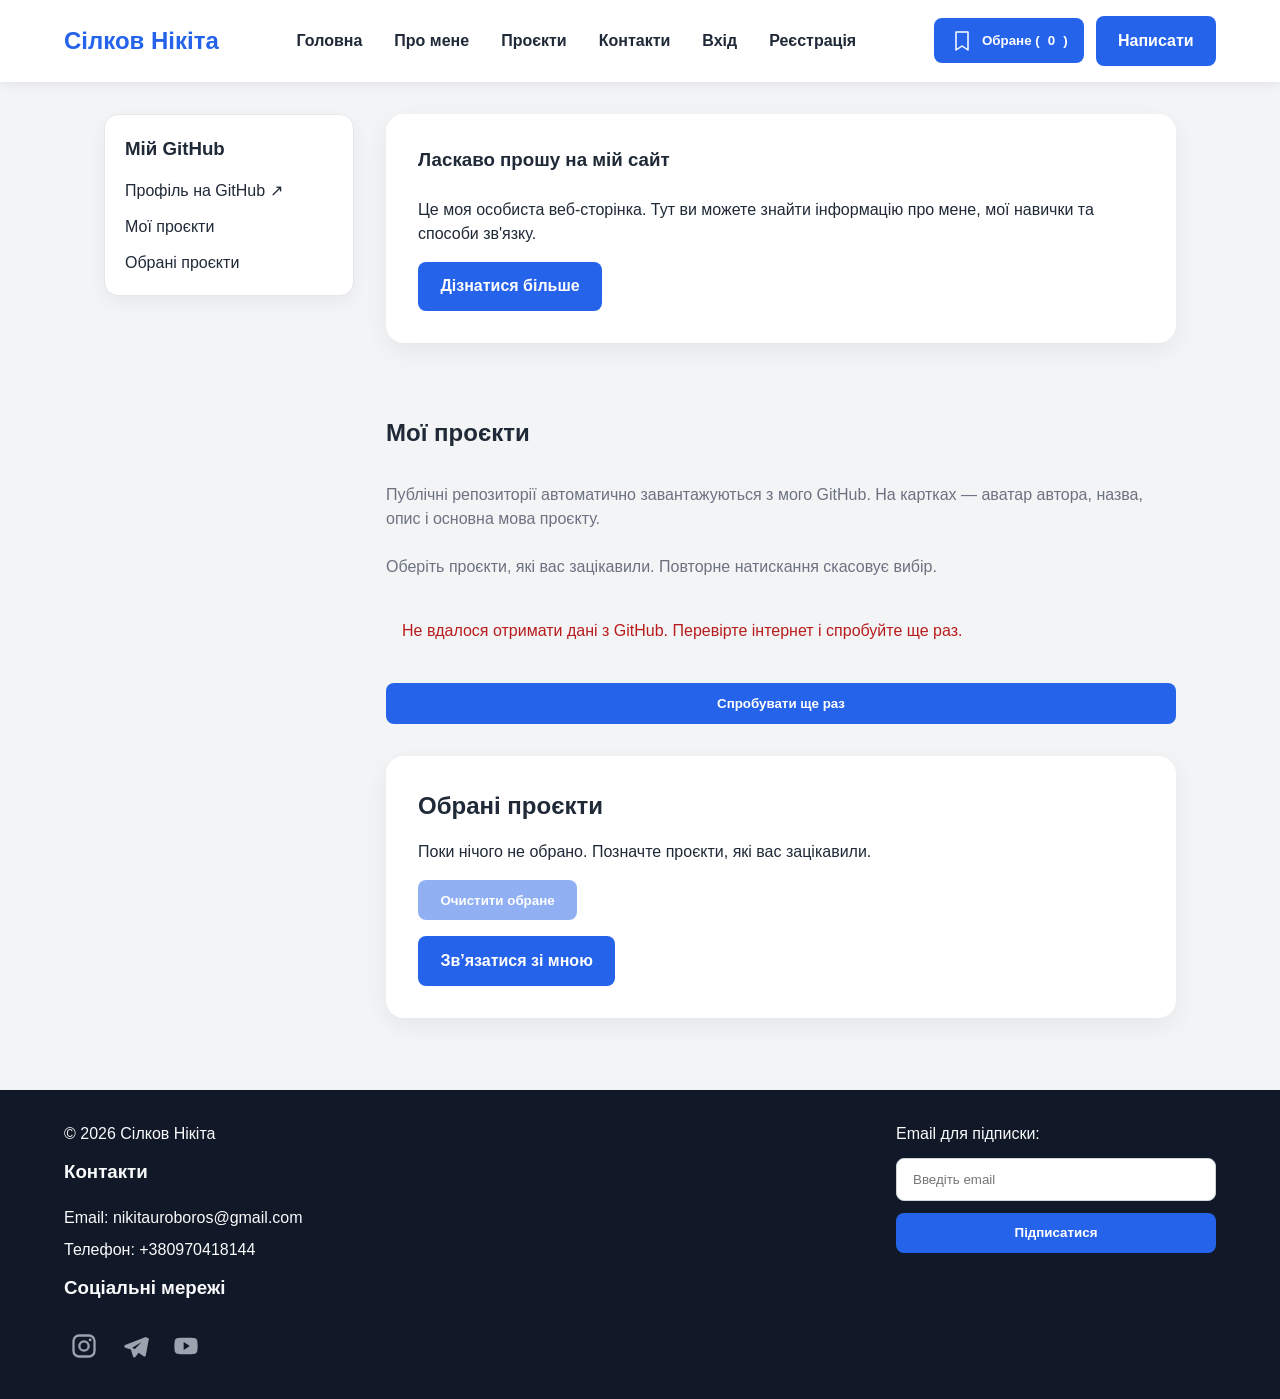
==== commit aefd299b: "Show live GitHub projects in portfolio" ====
--- a/pages/index.html
+++ b/pages/index.html
@@ -21,8 +21,8 @@
     <nav class="main-nav" aria-label="Основна навігація">
         <ul class="nav-list">
             <li><a href="index.html">Головна</a></li>
-            <li><a href="#skills">Про мене</a></li>
-            <li><a href="#skills">Проєкти</a></li>
+            <li><a href="#about">Про мене</a></li>
+            <li><a href="#projects">Проєкти</a></li>
             <li><a href="#contacts">Контакти</a></li>
             <li><a href="login.html">Вхід</a></li>
             <li><a href="register.html">Реєстрація</a></li>
@@ -40,35 +40,35 @@
 
 <main class="page-layout">
     <aside class="sidebar">
-        <h3>Фільтри</h3>
+        <h3>Мій GitHub</h3>
         <ul class="filters-list">
-            <li><label><input type="checkbox"> HTML</label></li>
-            <li><label><input type="checkbox"> CSS</label></li>
-            <li><label><input type="checkbox"> Дизайн</label></li>
-            <li><label><input type="checkbox"> Адаптив</label></li>
+            <li><a href="https://github.com/nikitauroboros-cpu" target="_blank" rel="noopener noreferrer">Профіль на GitHub ↗</a></li>
+            <li><a href="#projects">Мої проєкти</a></li>
+            <li><a href="#selected-projects">Обрані проєкти</a></li>
         </ul>
     </aside>
 
     <section class="products-content">
-        <section class="hero">
+        <section class="hero" id="about">
             <h1>Ласкаво прошу на мій сайт</h1>
             <p>Це моя особиста веб-сторінка. Тут ви можете знайти інформацію про мене, мої навички та способи зв'язку.</p>
-            <a class="btn" href="#skills">Дізнатися більше</a>
+            <a class="btn" href="#projects">Дізнатися більше</a>
         </section>
 
-        <section class="skills-section" id="skills">
-            <h2>Мої навички</h2>
-            <p class="section-note">У картках використовуються випадкові зображення, які завантажуються з онлайн-сервісу при відкритті сторінки.</p>
+        <section class="skills-section" id="projects">
+            <h2>Мої проєкти</h2>
+            <p class="section-note">Публічні репозиторії автоматично завантажуються з мого GitHub. На картках — аватар автора, назва, опис і основна мова проєкту.</p>
 
-            <p class="section-note">Оберіть навички, які вас зацікавили. Повторне натискання скасовує вибір.</p>
+            <p class="section-note">Оберіть проєкти, які вас зацікавили. Повторне натискання скасовує вибір.</p>
             <div class="loader-container" id="loader" role="status">
                 <div class="spinner" aria-hidden="true"></div>
-                <p>Завантаження навичок...</p>
+                <p>Завантаження проєктів з GitHub...</p>
             </div>
             <div class="products-grid" aria-busy="true"></div>
+            <button class="btn hidden" id="retryProjects" type="button">Спробувати ще раз</button>
         </section>
-        <section class="hero" id="selected-skills" aria-labelledby="selection-title">
-            <h2 id="selection-title">Обрані навички</h2>
+        <section class="hero" id="selected-projects" aria-labelledby="selection-title">
+            <h2 id="selection-title">Обрані проєкти</h2>
             <p id="selection-summary" role="status" aria-live="polite">Поки нічого не обрано.</p>
             <button class="btn" id="clear-selection" type="button" disabled>Очистити обране</button>
             <a class="btn" href="#contacts">Зв’язатися зі мною</a>
@@ -119,27 +119,28 @@
     </form>
 </footer>
 
-<!-- ЛР №12: модальне вікно обраних навичок портфоліо. -->
+<!-- ЛР №12: модальне вікно обраних проєктів портфоліо. -->
 <div class="modal-overlay hidden" id="cartOverlay">
     <section class="modal-window" id="cartDialog" role="dialog" aria-modal="true"
         aria-labelledby="cartTitle" tabindex="-1">
         <div class="modal-header">
-            <h2 id="cartTitle">Обрані навички</h2>
+            <h2 id="cartTitle">Обрані проєкти</h2>
             <button class="close-btn" id="closeCartBtn" type="button" aria-label="Закрити обране">&times;</button>
         </div>
         <div class="cart-items" id="cartItemsContainer">
-            <p class="section-note">Поки нічого не обрано. Оберіть навички у портфоліо.</p>
+            <p class="section-note">Поки нічого не обрано. Оберіть проєкти у портфоліо.</p>
         </div>
         <div class="modal-footer">
-            <p role="status" aria-live="polite">Разом навичок: <strong id="cartTotalSum">0</strong></p>
+            <p role="status" aria-live="polite">Разом проєктів: <strong id="cartTotalSum">0</strong></p>
             <button class="btn" id="clearModalSelection" type="button" disabled>Очистити обране</button>
             <a class="btn" id="contactSelectedBtn" href="#contacts">Зв’язатися зі мною</a>
         </div>
     </section>
 </div>
 
-<script src="../assets/js/main.js" type="module"></script>
+<script src="../assets/js/main.js?v=13" type="module"></script>
 </body>
 </html>
 
 
+
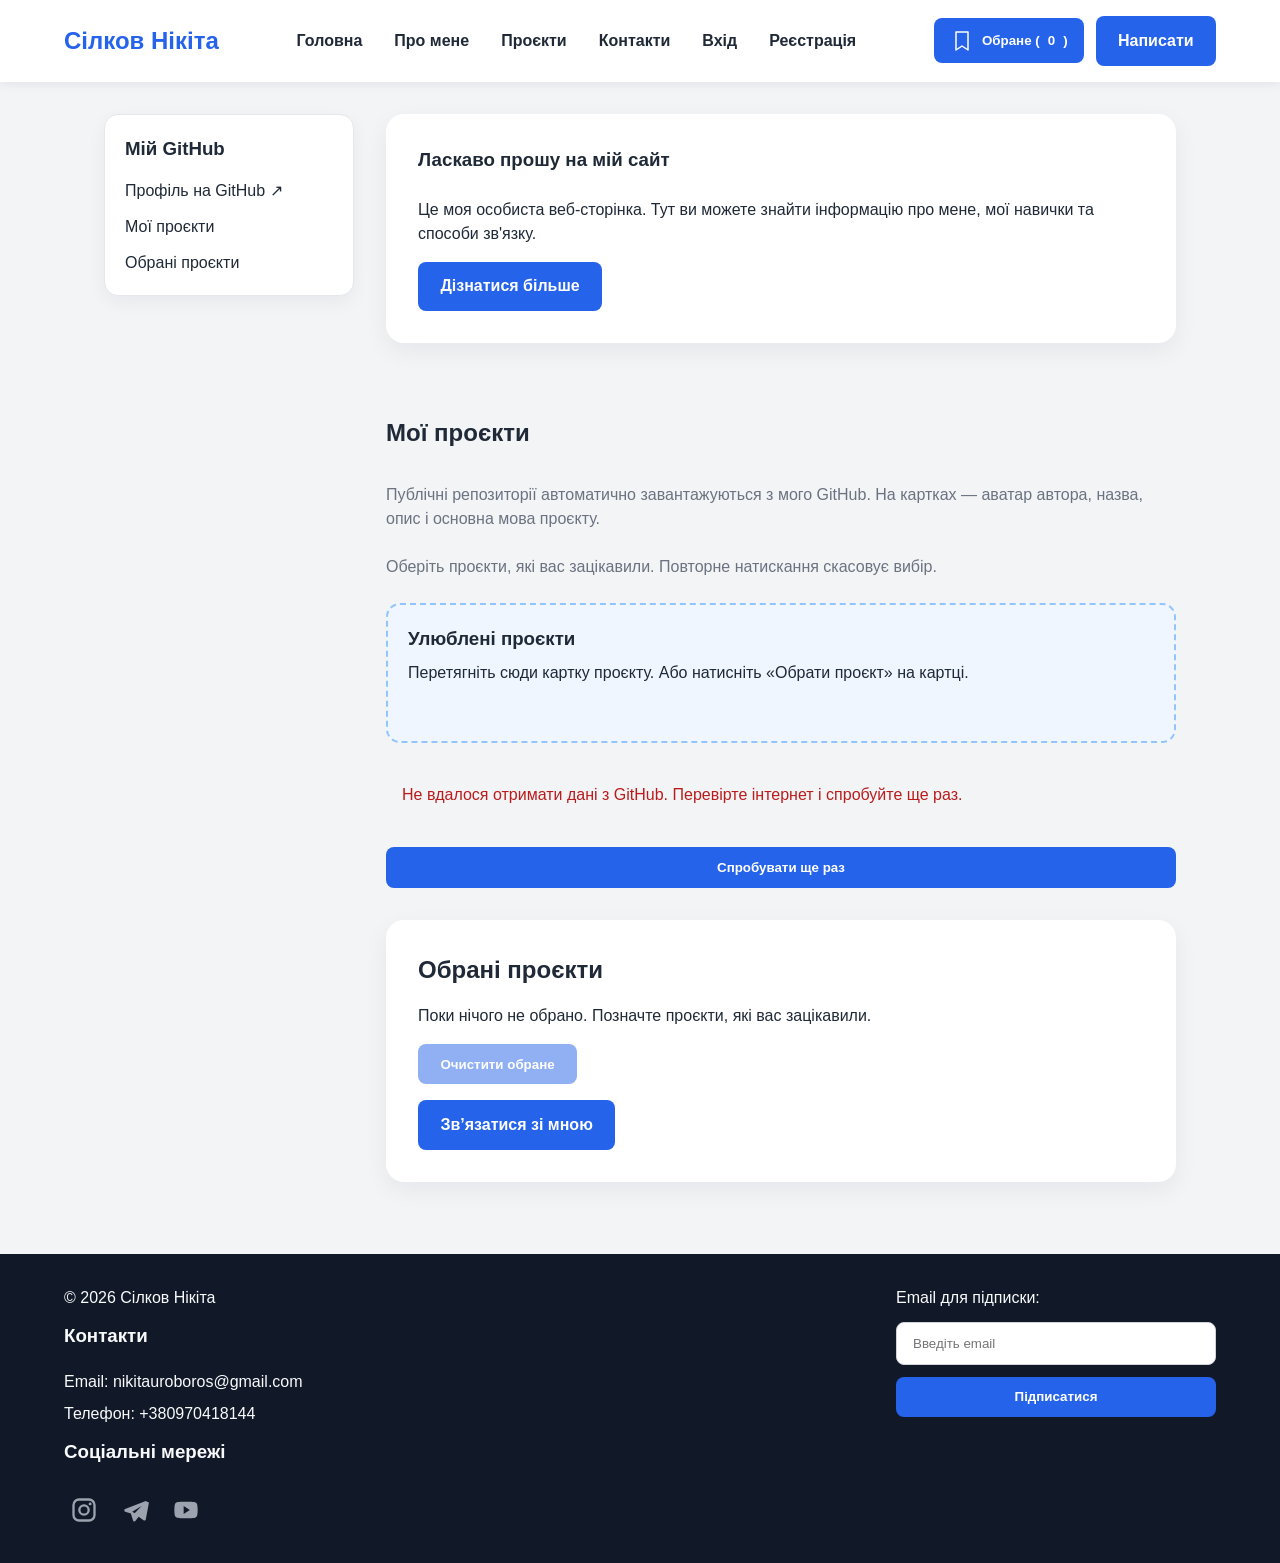
==== commit 1c925d16: "Add favorites drop zone to portfolio" ====
--- a/pages/index.html
+++ b/pages/index.html
@@ -4,7 +4,7 @@
     <meta charset="UTF-8">
     <meta name="viewport" content="width=device-width, initial-scale=1.0">
     <title>Сілков Нікіта - Особистий сайт</title>
-    <link rel="stylesheet" href="../assets/css/style.css">
+    <link rel="stylesheet" href="../assets/css/style.css?v=14">
 </head>
 
 <body>
@@ -60,6 +60,12 @@
             <p class="section-note">Публічні репозиторії автоматично завантажуються з мого GitHub. На картках — аватар автора, назва, опис і основна мова проєкту.</p>
 
             <p class="section-note">Оберіть проєкти, які вас зацікавили. Повторне натискання скасовує вибір.</p>
+            <section class="favorites-zone" id="favoritesZone" aria-labelledby="favoritesTitle">
+                <h3 id="favoritesTitle">Улюблені проєкти</h3>
+                <p>Перетягніть сюди картку проєкту. Або натисніть «Обрати проєкт» на картці.</p>
+                <ul class="favorites-list" id="favoritesList"></ul>
+                <p id="dragStatus" role="status" aria-live="polite"></p>
+            </section>
             <div class="loader-container" id="loader" role="status">
                 <div class="spinner" aria-hidden="true"></div>
                 <p>Завантаження проєктів з GitHub...</p>
@@ -138,9 +144,10 @@
     </section>
 </div>
 
-<script src="../assets/js/main.js?v=13" type="module"></script>
+<script src="../assets/js/main.js?v=14" type="module"></script>
 </body>
 </html>
 
 
 
+
--- a/assets/css/style.css
+++ b/assets/css/style.css
@@ -681,3 +681,40 @@
     .modal-overlay { transition: none; }
 }
 
+
+
+/* ЛР №14 — перетягування карток у спільне обране */
+.product-card[draggable="true"] { cursor: grab; }
+.product-card.dragging { opacity: 0.45; }
+.product-title { overflow-wrap: anywhere; }
+.favorites-zone {
+    padding: 1.25rem;
+    min-height: 140px;
+    border: 2px dashed #93c5fd;
+    border-radius: 14px;
+    background: #eff6ff;
+    transition: background-color 0.2s ease, border-color 0.2s ease;
+}
+.favorites-zone.drag-over {
+    background: #dbeafe;
+    border-color: var(--accent-dark);
+}
+.favorites-zone h3 { margin-bottom: 0.5rem; }
+.favorites-list {
+    list-style: none;
+    display: grid;
+    gap: 0.5rem;
+    margin-top: 1rem;
+}
+.fav-item {
+    display: flex;
+    flex-wrap: wrap;
+    justify-content: space-between;
+    gap: 0.5rem;
+    padding: 0.75rem;
+    border-radius: 8px;
+    background: var(--bg-color);
+    overflow-wrap: anywhere;
+}
+.fav-item span { color: var(--muted-color); }
+#dragStatus:not(:empty) { margin-top: 0.75rem; }
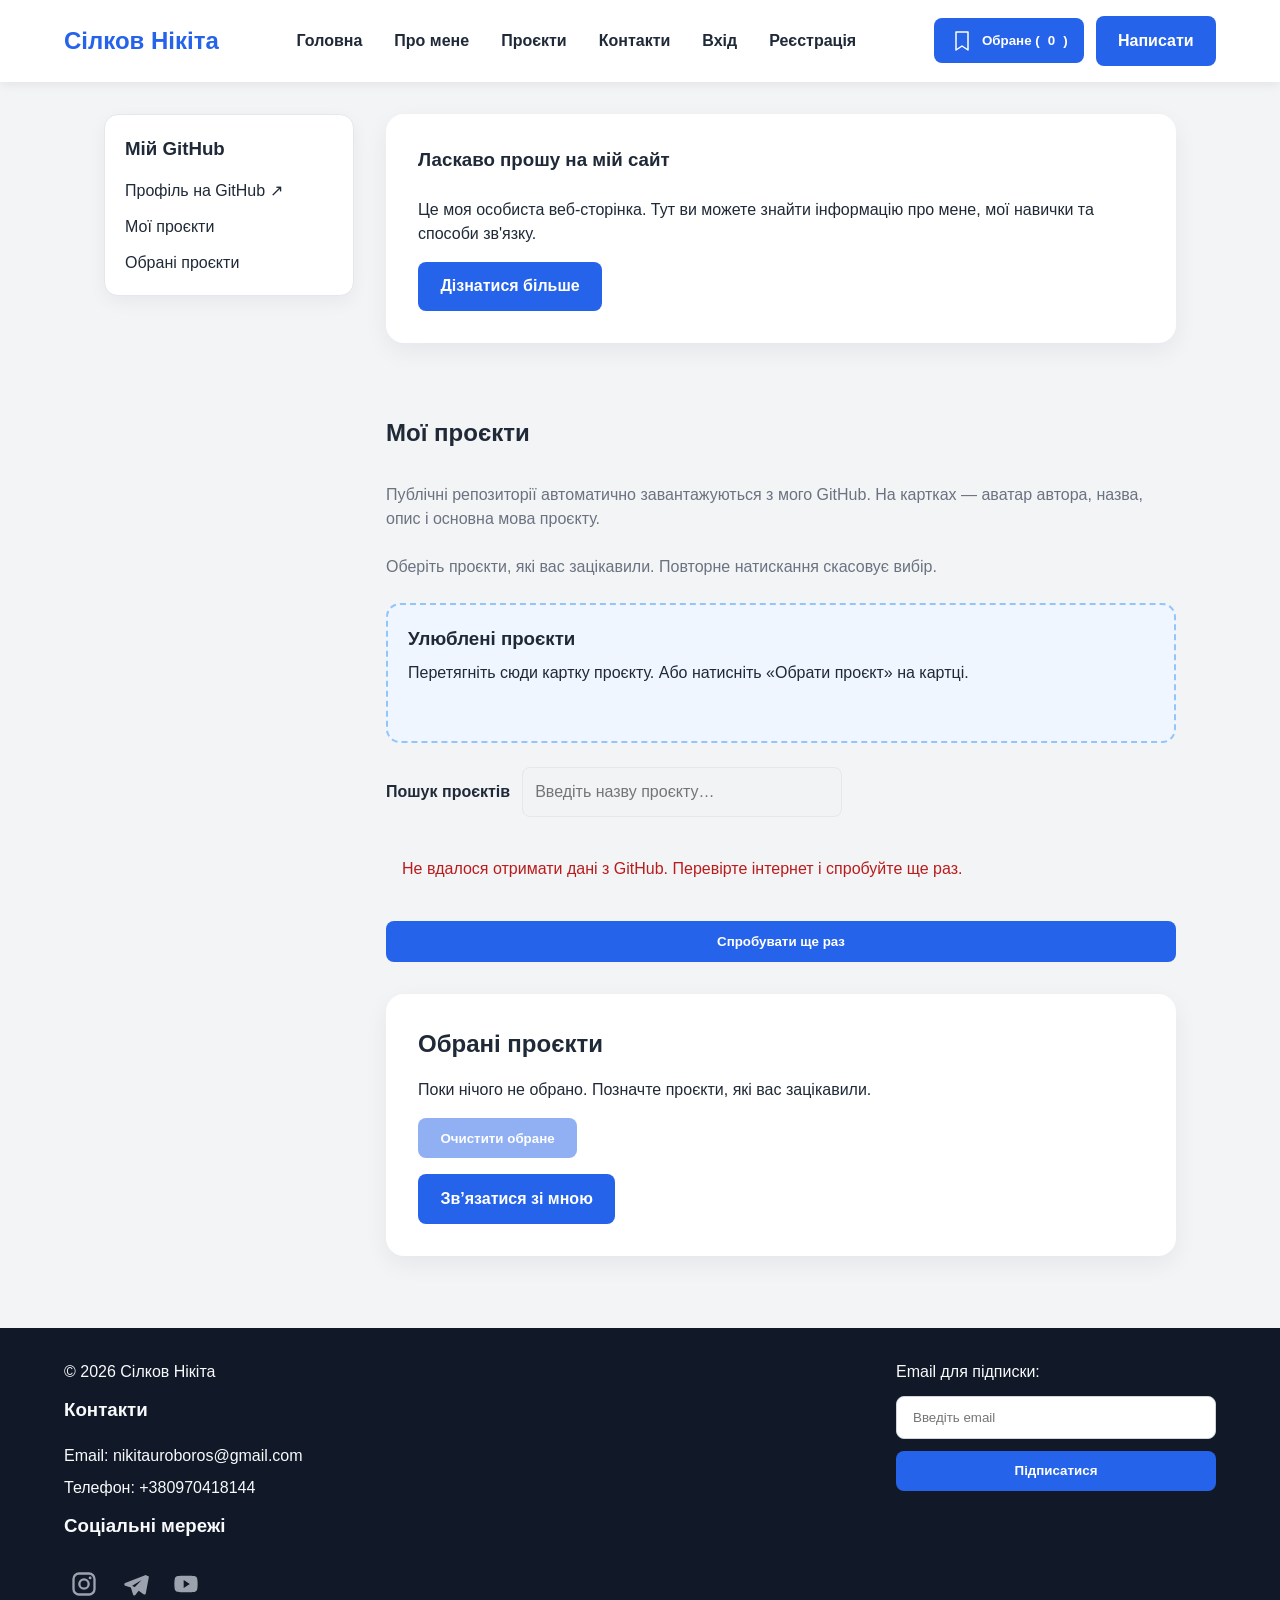
==== commit 6bc09a97: "Add project search and inquiry form markup" ====
--- a/pages/index.html
+++ b/pages/index.html
@@ -4,7 +4,7 @@
     <meta charset="UTF-8">
     <meta name="viewport" content="width=device-width, initial-scale=1.0">
     <title>Сілков Нікіта - Особистий сайт</title>
-    <link rel="stylesheet" href="../assets/css/style.css?v=14">
+    <link rel="stylesheet" href="../assets/css/style.css?v=15">
 </head>
 
 <body>
@@ -70,11 +70,17 @@
                 <div class="spinner" aria-hidden="true"></div>
                 <p>Завантаження проєктів з GitHub...</p>
             </div>
+            <div class="search-bar">
+                <label for="searchInput">Пошук проєктів</label>
+                <input type="search" id="searchInput" placeholder="Введіть назву проєкту…" disabled>
+                <span id="searchResultCount" role="status" aria-live="polite"></span>
+            </div>
             <div class="products-grid" aria-busy="true"></div>
             <button class="btn hidden" id="retryProjects" type="button">Спробувати ще раз</button>
         </section>
         <section class="hero" id="selected-projects" aria-labelledby="selection-title">
             <h2 id="selection-title">Обрані проєкти</h2>
+            <p class="request-result hidden" id="requestResult" role="status" tabindex="-1"></p>
             <p id="selection-summary" role="status" aria-live="polite">Поки нічого не обрано.</p>
             <button class="btn" id="clear-selection" type="button" disabled>Очистити обране</button>
             <a class="btn" href="#contacts">Зв’язатися зі мною</a>
@@ -139,15 +145,50 @@
         <div class="modal-footer">
             <p role="status" aria-live="polite">Разом проєктів: <strong id="cartTotalSum">0</strong></p>
             <button class="btn" id="clearModalSelection" type="button" disabled>Очистити обране</button>
-            <a class="btn" id="contactSelectedBtn" href="#contacts">Зв’язатися зі мною</a>
+            <form id="checkoutOrderForm" class="inquiry-form" novalidate aria-labelledby="requestTitle">
+                <h3 id="requestTitle">Заявка щодо обраних проєктів</h3>
+                <p class="section-note" id="requestNote">Навчальна форма: заявка формується лише у вашому браузері й нікуди не надсилається.</p>
+                <div class="form-group">
+                    <label for="clientName">Ім’я та прізвище</label>
+                    <input id="clientName" name="clientName" type="text" autocomplete="name" maxlength="120" required aria-describedby="nameError">
+                    <span class="input-error" id="nameError"></span>
+                </div>
+                <div class="form-group">
+                    <label for="clientPhone">Телефон (+380…)</label>
+                    <input id="clientPhone" name="clientPhone" type="tel" autocomplete="tel" maxlength="40" placeholder="+38 (097) 123-45-67" required aria-describedby="phoneError">
+                    <span class="input-error" id="phoneError"></span>
+                </div>
+                <div class="form-group">
+                    <label for="clientEmail">Електронна пошта</label>
+                    <input id="clientEmail" name="clientEmail" type="email" autocomplete="email" maxlength="254" required aria-describedby="emailError">
+                    <span class="input-error" id="emailError"></span>
+                </div>
+                <fieldset class="demo-estimate">
+                    <legend>Навчальний розрахунок</legend>
+                    <p class="section-note">Умовно 100 одиниць за проєкт. Це приклад обчислень, а не ціна послуг.</p>
+                    <div class="form-group">
+                        <label for="orderPromo">Промокод (необов’язково)</label>
+                        <input id="orderPromo" name="orderPromo" type="text" maxlength="32" placeholder="SALE10 — знижка 10%" aria-describedby="promoStatus">
+                        <span id="promoStatus" role="status" aria-live="polite"></span>
+                    </div>
+                    <dl class="request-totals">
+                        <div><dt>До знижки</dt><dd><span id="requestSubtotal">0.00</span> ум. од.</dd></div>
+                        <div><dt>Знижка</dt><dd><span id="requestDiscount">0.00</span> ум. од.</dd></div>
+                        <div><dt>Підсумок</dt><dd><strong id="requestTotal">0.00</strong> ум. од.</dd></div>
+                    </dl>
+                </fieldset>
+                <p class="input-error" id="orderError" role="alert"></p>
+                <button class="btn btn-full" type="submit" id="btnPlaceOrder" aria-describedby="requestNote">Сформувати заявку</button>
+            </form>
         </div>
     </section>
 </div>
 
-<script src="../assets/js/main.js?v=14" type="module"></script>
+<script src="../assets/js/main.js?v=15" type="module"></script>
 </body>
 </html>
 
 
 
 
+
--- a/assets/css/style.css
+++ b/assets/css/style.css
@@ -718,3 +718,26 @@
 }
 .fav-item span { color: var(--muted-color); }
 #dragStatus:not(:empty) { margin-top: 0.75rem; }
+
+
+/* ЛР №15 — живий пошук і форма заявки у модальному вікні */
+.search-bar { display: flex; flex-wrap: wrap; align-items: center; gap: 0.75rem; }
+.search-bar label { font-weight: 700; }
+.search-bar input {
+    width: min(320px, 100%);
+    padding: 0.75rem;
+    border: 1px solid var(--card-border);
+    border-radius: 8px;
+    font: inherit;
+}
+#searchResultCount { color: var(--muted-color); }
+.inquiry-form { width: 100%; margin-top: 1rem; }
+.inquiry-form h3, .inquiry-form > p { margin-bottom: 1rem; }
+.input-error { color: #b91c1c; font-size: 0.9rem; }
+.inquiry-form input[aria-invalid="true"] { border-color: #b91c1c; }
+.inquiry-form input[aria-invalid="true"]:focus { box-shadow: 0 0 0 3px rgba(185, 28, 28, 0.12); }
+.demo-estimate { margin-bottom: 1rem; }
+.demo-estimate > p { margin-bottom: 1rem; }
+.request-totals { display: grid; gap: 0.5rem; }
+.request-totals > div { display: flex; flex-wrap: wrap; justify-content: space-between; gap: 0.5rem; }
+.request-result { padding: 1rem; border-radius: 8px; background: #dcfce7; color: #14532d; }
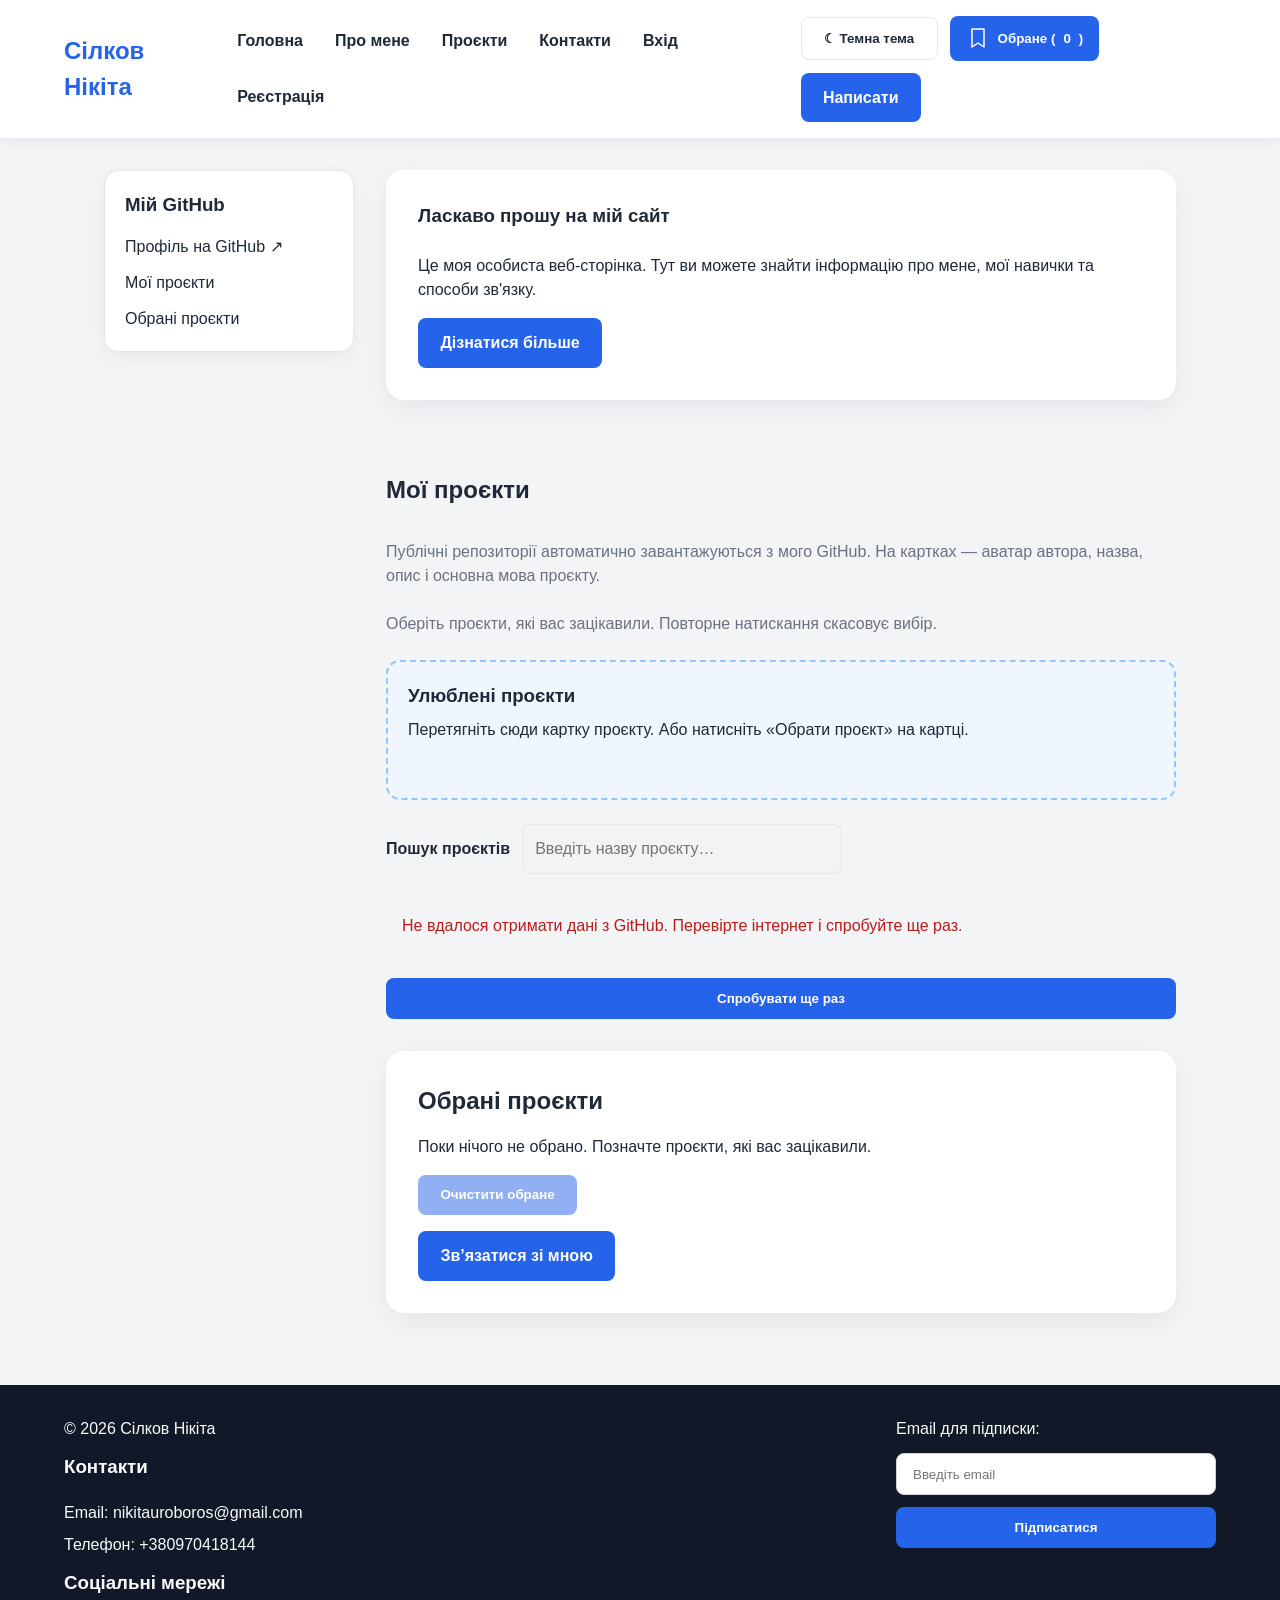
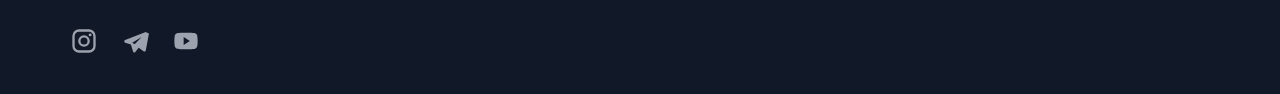
==== commit ff19479c: "Apply saved theme before rendering portfolio and form pages" ====
--- a/pages/index.html
+++ b/pages/index.html
@@ -4,7 +4,26 @@
     <meta charset="UTF-8">
     <meta name="viewport" content="width=device-width, initial-scale=1.0">
     <title>Сілков Нікіта - Особистий сайт</title>
-    <link rel="stylesheet" href="../assets/css/style.css?v=15">
+    <!-- ЛР №16: тема до CSS, щоб уникнути білого спалаху. -->
+    <script>
+    (() => {
+        const key = "silkov_portfolio_theme";
+        const media = window.matchMedia("(prefers-color-scheme: dark)");
+        const applySavedTheme = () => {
+            let saved = null;
+            try { saved = localStorage.getItem(key); } catch { /* Системна тема без доступу до сховища. */ }
+            const dark = saved === "dark" || (saved !== "light" && media.matches);
+            document.documentElement.classList.toggle("dark-theme", dark);
+            document.documentElement.style.colorScheme = dark ? "dark" : "light";
+        };
+        applySavedTheme();
+        window.addEventListener("storage", (event) => {
+            if (event.key === key || event.key === null) applySavedTheme();
+        });
+        media.addEventListener("change", applySavedTheme);
+    })();
+    </script>
+    <link rel="stylesheet" href="../assets/css/style.css?v=16">
 </head>
 
 <body>
@@ -30,6 +49,7 @@
     </nav>
 
     <div class="user-actions">
+        <button class="btn btn-theme" id="themeToggleBtn" type="button" aria-pressed="false" aria-label="Увімкнути темну тему">☾ Темна тема</button>
         <button class="btn btn-cart" type="button" aria-haspopup="dialog" aria-controls="cartDialog" aria-expanded="false">
             <svg xmlns="http://www.w3.org/2000/svg" fill="none" viewBox="0 0 24 24" stroke-width="1.5" stroke="currentColor" width="24" height="24" aria-hidden="true"><path stroke-linecap="round" stroke-linejoin="round" d="M6 3h12v18l-6-4-6 4V3Z"/></svg>
             Обране (<span class="selection-counter">0</span>)
@@ -38,6 +58,7 @@
     </div>
 </header>
 
+<p class="storage-notice" id="storageNotice" role="status" aria-live="polite"></p>
 <main class="page-layout">
     <aside class="sidebar">
         <h3>Мій GitHub</h3>
@@ -147,7 +168,7 @@
             <button class="btn" id="clearModalSelection" type="button" disabled>Очистити обране</button>
             <form id="checkoutOrderForm" class="inquiry-form" novalidate aria-labelledby="requestTitle">
                 <h3 id="requestTitle">Заявка щодо обраних проєктів</h3>
-                <p class="section-note" id="requestNote">Навчальна форма: заявка формується лише у вашому браузері й нікуди не надсилається.</p>
+                <p class="section-note" id="requestNote">Навчальна форма: заявка нікуди не надсилається. Чернетка зберігається у цій вкладці до її закриття та очищається після формування заявки.</p>
                 <div class="form-group">
                     <label for="clientName">Ім’я та прізвище</label>
                     <input id="clientName" name="clientName" type="text" autocomplete="name" maxlength="120" required aria-describedby="nameError">
@@ -184,7 +205,7 @@
     </section>
 </div>
 
-<script src="../assets/js/main.js?v=15" type="module"></script>
+<script src="../assets/js/main.js?v=16" type="module"></script>
 </body>
 </html>
 
@@ -192,3 +213,4 @@
 
 
 
+
--- a/assets/css/style.css
+++ b/assets/css/style.css
@@ -741,3 +741,37 @@
 .request-totals { display: grid; gap: 0.5rem; }
 .request-totals > div { display: flex; flex-wrap: wrap; justify-content: space-between; gap: 0.5rem; }
 .request-result { padding: 1rem; border-radius: 8px; background: #dcfce7; color: #14532d; }
+
+
+/* ЛР №16 — темна палітра та пам’ять інтерфейсу */
+:root.dark-theme {
+    --bg-color: #1f2937;
+    --text-color: #f3f4f6;
+    --muted-color: #cbd5e1;
+    --card-border: #475569;
+    --page-bg: #0b1220;
+    color-scheme: dark;
+}
+.btn-theme {
+    white-space: nowrap;
+    background: var(--bg-color);
+    color: var(--text-color);
+    border: 1px solid var(--card-border);
+}
+.btn-theme:hover, .btn-theme:focus-visible { background: var(--page-bg); }
+.storage-notice:not(:empty) { padding: 0.75rem 5%; background: var(--bg-color); color: var(--text-color); }
+:root.dark-theme .logo, :root.dark-theme .product-price,
+:root.dark-theme .auth-links a { color: #93c5fd; }
+:root.dark-theme .favorites-zone { background: #17233a; border-color: #60a5fa; }
+:root.dark-theme .favorites-zone.drag-over { background: #213b62; }
+:root.dark-theme .form-group input,
+:root.dark-theme .form-group select,
+:root.dark-theme .form-group textarea,
+:root.dark-theme .search-bar input,
+:root.dark-theme .subscribe-form input {
+    background: #111827;
+    color: var(--text-color);
+}
+:root.dark-theme input::placeholder { color: #9ca3af; }
+:root.dark-theme .input-error, :root.dark-theme .load-error { color: #fca5a5; }
+:root.dark-theme .request-result { background: #123a29; color: #bbf7d0; }
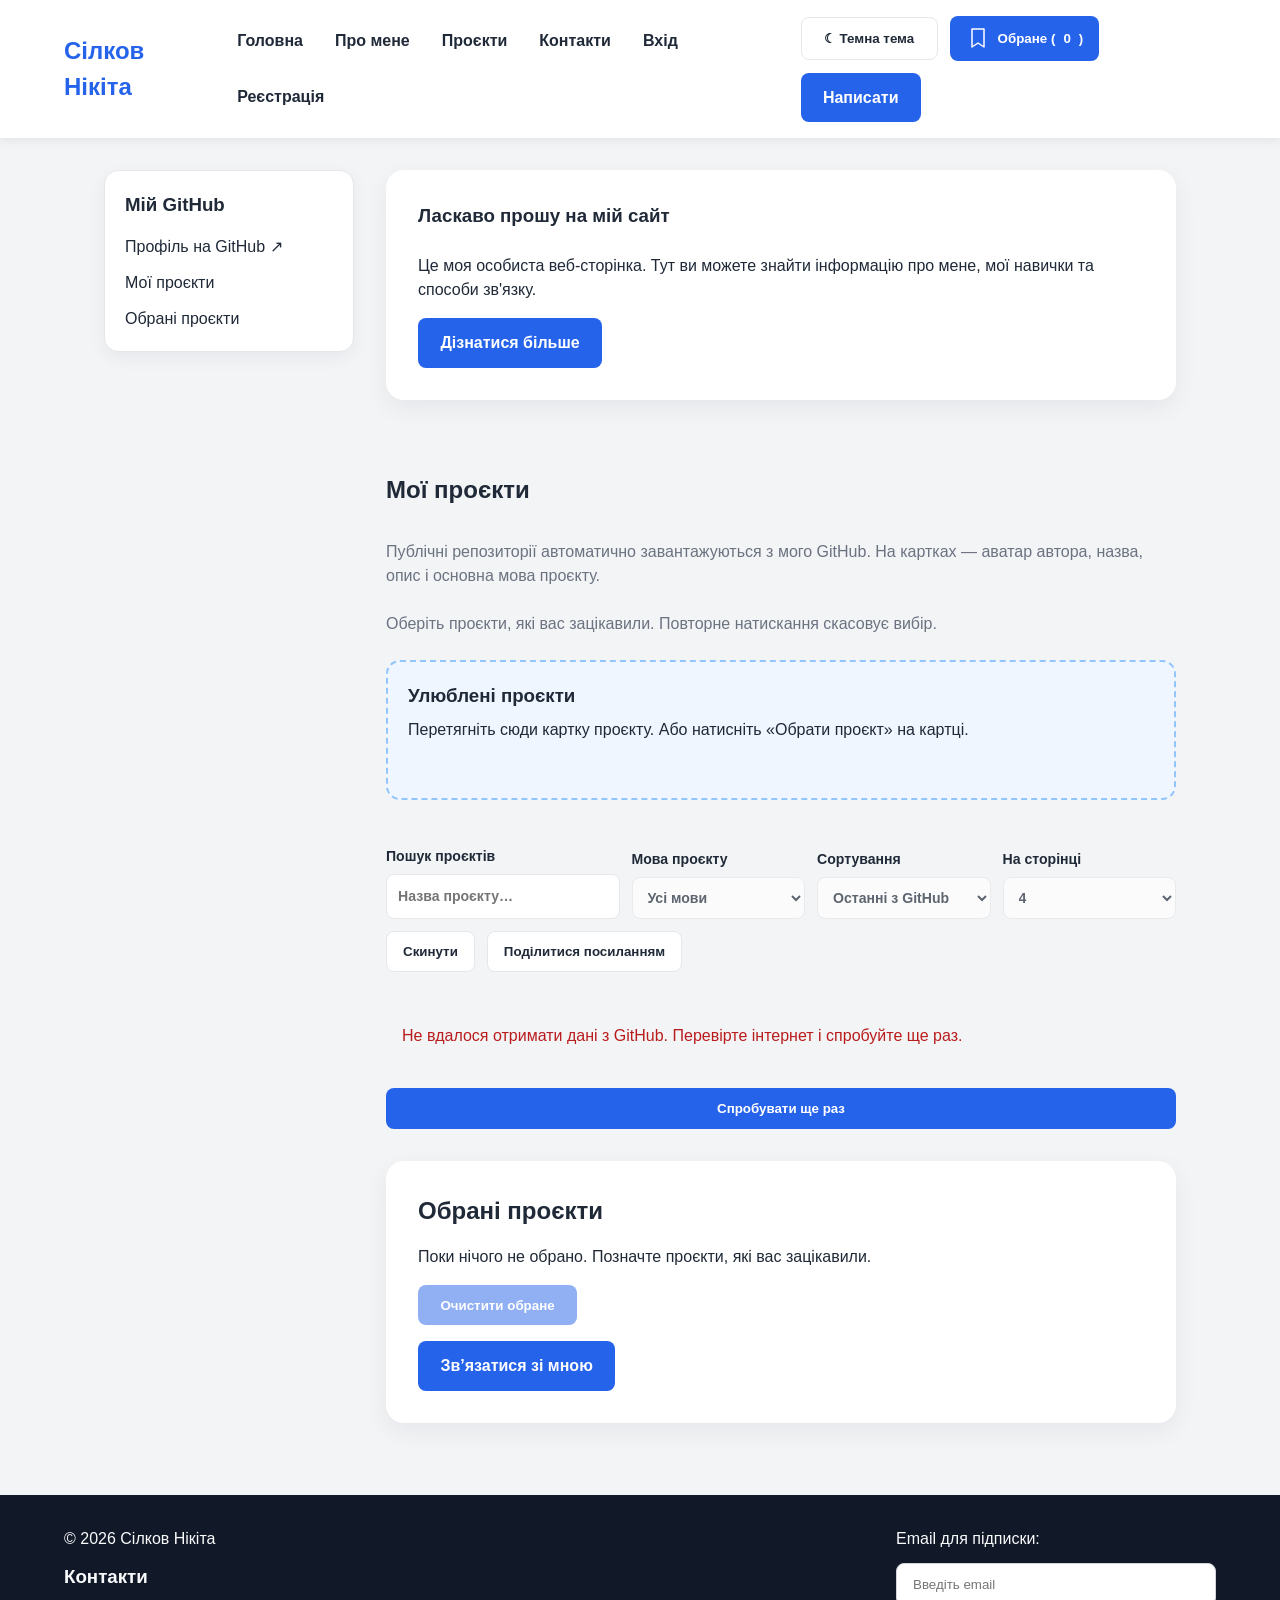
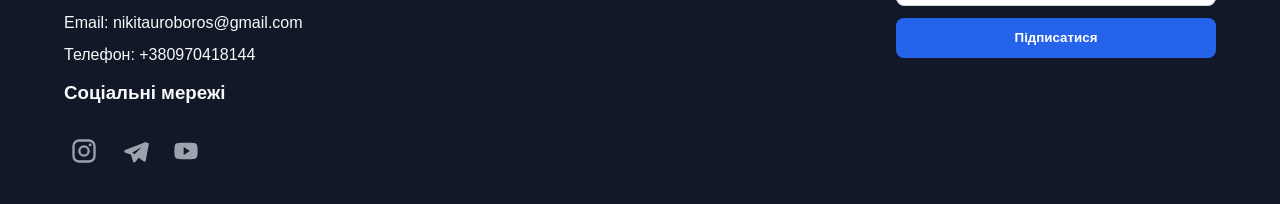
==== commit 05c7abfe: "ЛР17: панель керування каталогом" ====
--- a/pages/index.html
+++ b/pages/index.html
@@ -23,7 +23,7 @@
         media.addEventListener("change", applySavedTheme);
     })();
     </script>
-    <link rel="stylesheet" href="../assets/css/style.css?v=16">
+    <link rel="stylesheet" href="../assets/css/style.css?v=17">
 </head>
 
 <body>
@@ -91,12 +91,19 @@
                 <div class="spinner" aria-hidden="true"></div>
                 <p>Завантаження проєктів з GitHub...</p>
             </div>
-            <div class="search-bar">
-                <label for="searchInput">Пошук проєктів</label>
-                <input type="search" id="searchInput" placeholder="Введіть назву проєкту…" disabled>
-                <span id="searchResultCount" role="status" aria-live="polite"></span>
-            </div>
+            <section class="catalog-toolbar" aria-label="Фільтри каталогу">
+                <label>Пошук проєктів<input type="search" id="searchInput" maxlength="50" placeholder="Назва проєкту…" disabled></label>
+                <label>Мова проєкту<select id="categorySelect" disabled><option value="all">Усі мови</option></select></label>
+                <label>Сортування<select id="sortSelect" disabled><option value="default">Останні з GitHub</option><option value="title_asc">Назва: А → Я</option><option value="title_desc">Назва: Я → А</option><option value="stars_desc">Найбільше зірок</option><option value="updated_desc">Нещодавно оновлені</option></select></label>
+                <label>На сторінці<select id="perPageSelect" disabled><option>1</option><option>2</option><option selected>4</option><option>6</option><option>8</option><option>12</option></select></label>
+                <button class="btn catalog-secondary" type="button" id="resetFiltersBtn">Скинути</button>
+                <button class="btn catalog-secondary" type="button" id="shareLinkBtn">Поділитися посиланням</button>
+            </section>
+            <p id="searchResultCount" class="catalog-info" role="status" aria-live="polite"></p>
+            <p id="shareStatus" class="catalog-info" role="status" aria-live="polite"></p>
+            <input id="shareLinkFallback" class="share-fallback" aria-label="Посилання для копіювання" readonly hidden>
             <div class="products-grid" aria-busy="true"></div>
+            <nav id="pagination" class="pagination" aria-label="Сторінки проєктів"></nav>
             <button class="btn hidden" id="retryProjects" type="button">Спробувати ще раз</button>
         </section>
         <section class="hero" id="selected-projects" aria-labelledby="selection-title">
@@ -205,7 +212,7 @@
     </section>
 </div>
 
-<script src="../assets/js/main.js?v=16" type="module"></script>
+<script src="../assets/js/main.js?v=17" type="module"></script>
 </body>
 </html>
 
--- a/assets/css/style.css
+++ b/assets/css/style.css
@@ -775,3 +775,22 @@
 :root.dark-theme input::placeholder { color: #9ca3af; }
 :root.dark-theme .input-error, :root.dark-theme .load-error { color: #fca5a5; }
 :root.dark-theme .request-result { background: #123a29; color: #bbf7d0; }
+
+/* ЛР17: ті самі кольори та тема портфоліо. */
+.catalog-toolbar { display:flex; flex-wrap:wrap; align-items:end; gap:12px; margin:22px 0 12px; scroll-margin-top:20px; }
+.catalog-toolbar label { display:flex; flex:1 1 170px; flex-direction:column; gap:7px; font-size:.88rem; font-weight:600; }
+.catalog-toolbar input,.catalog-toolbar select,.share-fallback { width:100%; min-width:0; padding:11px; border:1px solid var(--card-border); border-radius:8px; background:var(--bg-color); color:var(--text-color); font:inherit; }
+.catalog-toolbar label:first-child { flex-basis:230px; }
+.catalog-toolbar button { padding:12px 16px; }
+.catalog-secondary { background:var(--bg-color); color:var(--text-color); border:1px solid var(--card-border); }
+.catalog-secondary:hover { color:white; }
+.catalog-info { color:var(--muted-color); margin:8px 0 14px; overflow-wrap:anywhere; }
+.catalog-info:empty { display:none; }
+.pagination { display:flex; gap:8px; justify-content:center; flex-wrap:wrap; margin:24px 0; }
+.pagination:empty { display:none; }
+.page-btn { border:1px solid var(--card-border); border-radius:8px; padding:10px 15px; background:var(--bg-color); color:var(--text-color); cursor:pointer; }
+.page-btn[aria-current="page"] { background:var(--accent-color); color:white; border-color:var(--accent-color); font-weight:bold; }
+.page-btn:disabled { opacity:.45; cursor:default; }
+.page-btn:focus-visible,.catalog-toolbar :focus-visible { outline:3px solid var(--accent-color); outline-offset:3px; }
+.project-stars { color:var(--muted-color); font-size:.9rem; }
+.share-fallback { margin:0 0 16px; }
